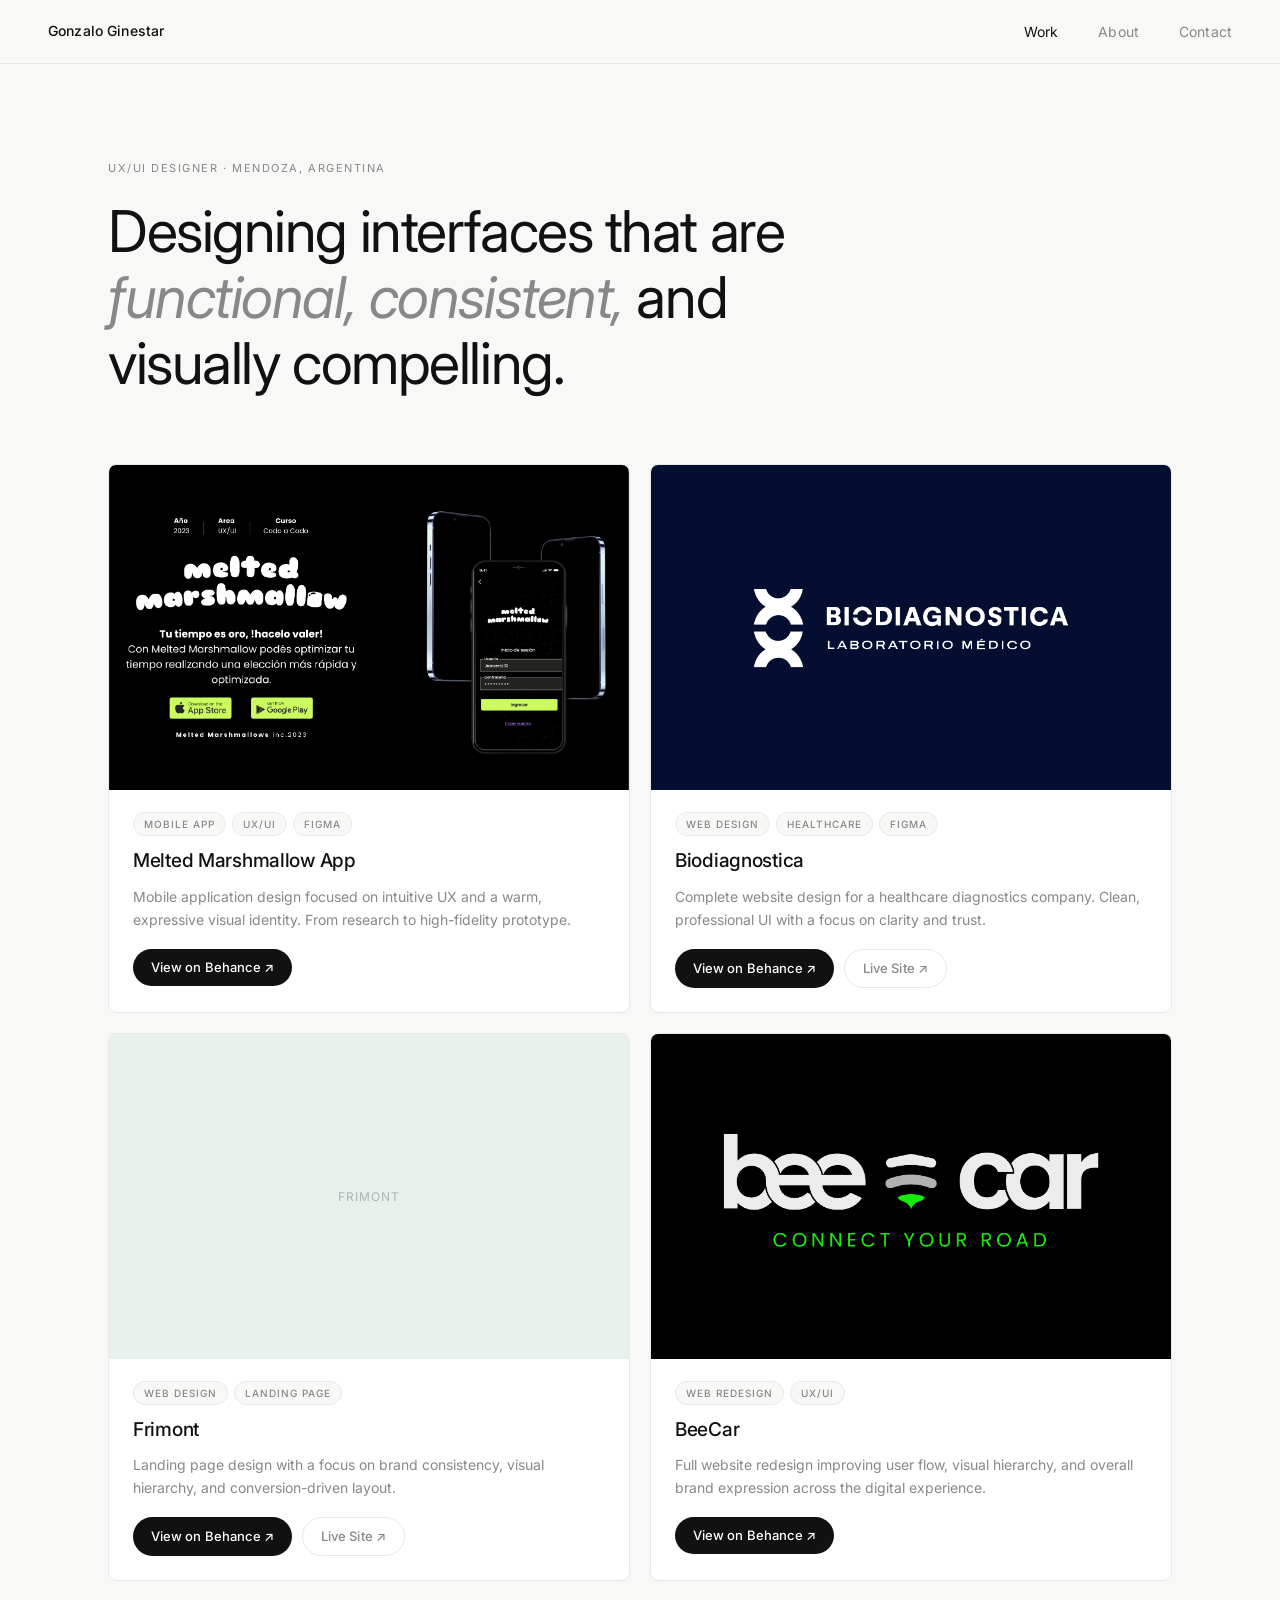
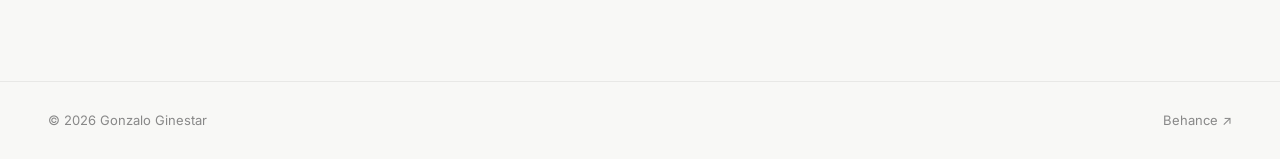
==== index.html @ b031d5c5 "feat: initial portfolio setup UX/UI designer portfolio with Work, About, and Contact pages. Plain HT" ====
<!DOCTYPE html>
<html lang="en">
<head>
  <meta charset="UTF-8">
  <meta name="viewport" content="width=device-width, initial-scale=1.0">
  <title>Gonzalo Ginestar — UX/UI Designer</title>
  <meta name="description" content="UX/UI Designer specializing in digital product design, design systems, and user-centered interfaces.">
  <link rel="preconnect" href="https://fonts.googleapis.com">
  <link rel="preconnect" href="https://fonts.gstatic.com" crossorigin>
  <link href="https://fonts.googleapis.com/css2?family=Inter:wght@300;400;500&display=swap" rel="stylesheet">
  <link rel="stylesheet" href="css/style.css">
</head>
<body>

  <nav class="nav">
    <a href="index.html" class="nav-logo">Gonzalo Ginestar</a>
    <button class="nav-toggle" aria-label="Toggle navigation">
      <span></span>
      <span></span>
      <span></span>
    </button>
    <ul class="nav-links">
      <li><a href="index.html" class="active">Work</a></li>
      <li><a href="about.html">About</a></li>
      <li><a href="contact.html">Contact</a></li>
    </ul>
  </nav>

  <main>

    <section class="hero">
      <p class="label">UX/UI Designer · Mendoza, Argentina</p>
      <h1 class="hero-title">
        Designing interfaces that are <em>functional,
        consistent,</em> and visually compelling.
      </h1>
    </section>

    <section class="projects">

      <article class="project-card">
        <div class="project-cover">
          <img src="images/Melted%20Marshmallow%20-%20APP/melted-portada.png" alt="Melted Marshmallow App">
        </div>
        <div class="project-info">
          <div class="project-tags">
            <span class="tag">Mobile App</span>
            <span class="tag">UX/UI</span>
            <span class="tag">Figma</span>
          </div>
          <h2 class="project-name">Melted Marshmallow App</h2>
          <p class="project-desc">
            Mobile application design focused on intuitive UX and a warm, expressive visual identity.
            From research to high-fidelity prototype.
          </p>
          <div class="project-links">
            <a href="https://www.behance.net/gallery/180407683/Melted-Marshmallow-APP"
               target="_blank" rel="noopener" class="btn btn-primary">
              View on Behance ↗
            </a>
          </div>
        </div>
      </article>

      <article class="project-card">
        <div class="project-cover">
          <img src="images/Biodiagnostica%20-%20WEB/biodiagnostica-portada.png" alt="Biodiagnostica Website">
        </div>
        <div class="project-info">
          <div class="project-tags">
            <span class="tag">Web Design</span>
            <span class="tag">Healthcare</span>
            <span class="tag">Figma</span>
          </div>
          <h2 class="project-name">Biodiagnostica</h2>
          <p class="project-desc">
            Complete website design for a healthcare diagnostics company.
            Clean, professional UI with a focus on clarity and trust.
          </p>
          <div class="project-links">
            <a href="https://www.behance.net/gallery/183936853/Diseno-Pagina-Web-Biodiagnostica"
               target="_blank" rel="noopener" class="btn btn-primary">
              View on Behance ↗
            </a>
            <a href="https://biodiagnostica.com.ar"
               target="_blank" rel="noopener" class="btn btn-secondary">
              Live Site ↗
            </a>
          </div>
        </div>
      </article>

      <!-- Frimont: cuando tengas la imagen, reemplazá el placeholder con:
           <img src="images/Frimont/frimont-portada.png" alt="Frimont"> -->
      <article class="project-card">
        <div class="project-cover" style="--cover-bg: #E8F0EC">
          <span class="cover-placeholder">Frimont</span>
        </div>
        <div class="project-info">
          <div class="project-tags">
            <span class="tag">Web Design</span>
            <span class="tag">Landing Page</span>
          </div>
          <h2 class="project-name">Frimont</h2>
          <p class="project-desc">
            Landing page design with a focus on brand consistency,
            visual hierarchy, and conversion-driven layout.
          </p>
          <div class="project-links">
            <a href="https://www.behance.net/gallery/168433325/Diseno-pagina-Web-Frimont"
               target="_blank" rel="noopener" class="btn btn-primary">
              View on Behance ↗
            </a>
            <a href="https://frimont.com"
               target="_blank" rel="noopener" class="btn btn-secondary">
              Live Site ↗
            </a>
          </div>
        </div>
      </article>

      <article class="project-card">
        <div class="project-cover">
          <img src="images/BeeCar%20-%20WEB/beecar-portada.png" alt="BeeCar Website Redesign">
        </div>
        <div class="project-info">
          <div class="project-tags">
            <span class="tag">Web Redesign</span>
            <span class="tag">UX/UI</span>
          </div>
          <h2 class="project-name">BeeCar</h2>
          <p class="project-desc">
            Full website redesign improving user flow, visual hierarchy,
            and overall brand expression across the digital experience.
          </p>
          <div class="project-links">
            <a href="https://www.behance.net/gallery/168432683/Rediseno-Web-Beecar"
               target="_blank" rel="noopener" class="btn btn-primary">
              View on Behance ↗
            </a>
          </div>
        </div>
      </article>

    </section>
  </main>

  <footer>
    <p>© 2026 Gonzalo Ginestar</p>
    <a href="https://www.behance.net/gonzalo_ginestar" target="_blank" rel="noopener">Behance ↗</a>
  </footer>

  <script src="js/main.js"></script>
</body>
</html>
---- css/style.css ----
/* ============================================================
   Gonzalo Ginestar — Portfolio
   ============================================================ */

*, *::before, *::after {
  box-sizing: border-box;
  margin: 0;
  padding: 0;
}

:root {
  --bg:         #F8F8F6;
  --surface:    #FFFFFF;
  --text-1:     #111111;
  --text-2:     #888888;
  --border:     #E8E8E6;
  --radius:     8px;
  --ease:       0.2s ease;
  --max-w:      1160px;
  --nav-h:      64px;
}

html {
  scroll-behavior: smooth;
}

body {
  font-family: 'Inter', -apple-system, BlinkMacSystemFont, 'Segoe UI', sans-serif;
  background: var(--bg);
  color: var(--text-1);
  font-size: 16px;
  line-height: 1.6;
  -webkit-font-smoothing: antialiased;
}

a {
  color: inherit;
  text-decoration: none;
}

img {
  max-width: 100%;
  display: block;
}


/* ============================================================
   NAV
   ============================================================ */

.nav {
  position: fixed;
  top: 0;
  left: 0;
  right: 0;
  height: var(--nav-h);
  background: rgba(248, 248, 246, 0.90);
  backdrop-filter: blur(16px);
  -webkit-backdrop-filter: blur(16px);
  border-bottom: 1px solid var(--border);
  z-index: 100;
  display: flex;
  align-items: center;
  justify-content: space-between;
  padding: 0 48px;
}

.nav-logo {
  font-size: 14px;
  font-weight: 500;
  letter-spacing: 0.01em;
}

.nav-links {
  display: flex;
  gap: 40px;
  list-style: none;
}

.nav-links a {
  font-size: 14px;
  color: var(--text-2);
  transition: color var(--ease);
  letter-spacing: 0.01em;
}

.nav-links a:hover,
.nav-links a.active {
  color: var(--text-1);
}

/* Mobile toggle */
.nav-toggle {
  display: none;
  background: none;
  border: none;
  cursor: pointer;
  flex-direction: column;
  gap: 5px;
  padding: 6px 2px;
}

.nav-toggle span {
  display: block;
  width: 22px;
  height: 1.5px;
  background: var(--text-1);
  transition: all var(--ease);
}

main {
  padding-top: var(--nav-h);
}


/* ============================================================
   HERO (index)
   ============================================================ */

.hero {
  padding: 96px 48px 52px;
  max-width: var(--max-w);
  margin: 0 auto;
}

.label {
  font-size: 11px;
  text-transform: uppercase;
  letter-spacing: 0.14em;
  color: var(--text-2);
  margin-bottom: 20px;
}

.hero-title {
  font-size: clamp(32px, 4.5vw, 60px);
  font-weight: 400;
  line-height: 1.15;
  letter-spacing: -0.025em;
  max-width: 720px;
}

.hero-title em {
  font-style: italic;
  color: var(--text-2);
}


/* ============================================================
   PROJECT GRID
   ============================================================ */

.projects {
  padding: 16px 48px 100px;
  max-width: var(--max-w);
  margin: 0 auto;
  display: grid;
  grid-template-columns: repeat(2, 1fr);
  gap: 20px;
}

.project-card {
  background: var(--surface);
  border: 1px solid var(--border);
  border-radius: var(--radius);
  overflow: hidden;
  transition: transform var(--ease), box-shadow var(--ease), border-color var(--ease);
}

.project-card:hover {
  transform: translateY(-3px);
  box-shadow: 0 12px 40px rgba(0, 0, 0, 0.07);
  border-color: #D8D8D6;
}

/* Cover image area */
.project-cover {
  aspect-ratio: 16 / 10;
  background-color: var(--cover-bg, #F0EBE3);
  overflow: hidden;
  position: relative;
  display: flex;
  align-items: center;
  justify-content: center;
}

.project-cover img {
  position: absolute;
  inset: 0;
  width: 100%;
  height: 100%;
  object-fit: cover;
  transition: transform 0.4s ease;
}

.project-card:hover .project-cover img {
  transform: scale(1.03);
}

/* Placeholder shown when no image is present */
.cover-placeholder {
  font-size: 12px;
  letter-spacing: 0.08em;
  color: rgba(0, 0, 0, 0.25);
  text-transform: uppercase;
  user-select: none;
}

/* Project info */
.project-info {
  padding: 22px 24px 24px;
}

.project-tags {
  display: flex;
  gap: 6px;
  margin-bottom: 10px;
  flex-wrap: wrap;
}

.tag {
  font-size: 10px;
  font-weight: 500;
  text-transform: uppercase;
  letter-spacing: 0.1em;
  color: var(--text-2);
  background: var(--bg);
  padding: 3px 10px;
  border-radius: 100px;
  border: 1px solid var(--border);
}

.project-name {
  font-size: 19px;
  font-weight: 500;
  margin-bottom: 8px;
  letter-spacing: -0.015em;
}

.project-desc {
  font-size: 14px;
  color: var(--text-2);
  line-height: 1.65;
  margin-bottom: 18px;
}

.project-links {
  display: flex;
  gap: 10px;
  flex-wrap: wrap;
}

/* Buttons */
.btn {
  display: inline-flex;
  align-items: center;
  gap: 5px;
  font-size: 13px;
  font-weight: 500;
  padding: 8px 18px;
  border-radius: 100px;
  transition: all var(--ease);
  white-space: nowrap;
  letter-spacing: 0.005em;
}

.btn-primary {
  background: var(--text-1);
  color: #fff;
}

.btn-primary:hover {
  background: #2a2a2a;
}

.btn-secondary {
  border: 1px solid var(--border);
  color: var(--text-2);
}

.btn-secondary:hover {
  border-color: var(--text-1);
  color: var(--text-1);
}


/* ============================================================
   ABOUT PAGE
   ============================================================ */

.about-hero {
  padding: 96px 48px 64px;
  max-width: 820px;
  margin: 0 auto;
}

.about-intro {
  font-size: clamp(18px, 2.2vw, 24px);
  font-weight: 400;
  line-height: 1.6;
  letter-spacing: -0.01em;
  color: var(--text-1);
}

.about-intro p + p {
  margin-top: 1.2em;
}

/* Skills */
.skills-section {
  padding: 0 48px 100px;
  max-width: 960px;
  margin: 0 auto;
}

.section-divider {
  border: none;
  border-top: 1px solid var(--border);
  margin-bottom: 48px;
}

.skills-grid {
  display: grid;
  grid-template-columns: repeat(2, 1fr);
  gap: 0;
}

.skill-group {
  padding: 32px 0;
  border-top: 1px solid var(--border);
}

.skill-group:nth-child(odd) {
  padding-right: 56px;
}

.skill-group:nth-child(even) {
  padding-left: 56px;
  border-left: 1px solid var(--border);
}

/* Last item spans full width if count is odd */
.skill-group:last-child:nth-child(odd) {
  grid-column: 1 / -1;
  padding-right: 0;
  border-right: none;
}

.skill-label {
  font-size: 11px;
  font-weight: 500;
  text-transform: uppercase;
  letter-spacing: 0.14em;
  color: var(--text-2);
  margin-bottom: 12px;
}

.skill-items {
  font-size: 15px;
  color: var(--text-1);
  line-height: 1.85;
}


/* ============================================================
   CONTACT PAGE
   ============================================================ */

.contact-section {
  padding: 80px 48px 100px;
  max-width: var(--max-w);
  margin: 0 auto;
  min-height: calc(100vh - var(--nav-h) - 120px);
  display: flex;
  flex-direction: column;
  justify-content: center;
}

.contact-heading {
  font-size: clamp(36px, 5vw, 68px);
  font-weight: 400;
  letter-spacing: -0.025em;
  line-height: 1.1;
  max-width: 540px;
  margin-bottom: 56px;
}

.contact-cards {
  display: flex;
  flex-direction: column;
  gap: 12px;
  max-width: 380px;
}

.contact-card {
  display: flex;
  align-items: center;
  justify-content: space-between;
  padding: 20px 24px;
  border: 1px solid var(--border);
  border-radius: var(--radius);
  background: var(--surface);
  transition: border-color var(--ease), transform var(--ease), box-shadow var(--ease);
}

.contact-card:hover {
  border-color: var(--text-1);
  transform: translateX(4px);
  box-shadow: 0 4px 20px rgba(0, 0, 0, 0.05);
}

.contact-card-info {
  display: flex;
  flex-direction: column;
  gap: 3px;
}

.contact-type {
  font-size: 10px;
  font-weight: 500;
  text-transform: uppercase;
  letter-spacing: 0.12em;
  color: var(--text-2);
}

.contact-value {
  font-size: 15px;
  font-weight: 500;
}

.contact-arrow {
  font-size: 18px;
  color: var(--text-2);
  transition: transform var(--ease), color var(--ease);
}

.contact-card:hover .contact-arrow {
  transform: translateX(3px);
  color: var(--text-1);
}


/* ============================================================
   FOOTER
   ============================================================ */

footer {
  border-top: 1px solid var(--border);
  padding: 28px 48px;
  display: flex;
  justify-content: space-between;
  align-items: center;
}

footer p,
footer a {
  font-size: 13px;
  color: var(--text-2);
  transition: color var(--ease);
}

footer a:hover {
  color: var(--text-1);
}


/* ============================================================
   RESPONSIVE
   ============================================================ */

@media (max-width: 768px) {
  .nav {
    padding: 0 20px;
  }

  .nav-toggle {
    display: flex;
  }

  .nav-links {
    display: none;
    position: absolute;
    top: var(--nav-h);
    left: 0;
    right: 0;
    background: var(--bg);
    border-bottom: 1px solid var(--border);
    flex-direction: column;
    padding: 20px 20px 24px;
    gap: 20px;
  }

  .nav-links.open {
    display: flex;
  }

  .hero,
  .about-hero {
    padding: 56px 20px 40px;
  }

  .projects {
    padding: 12px 20px 60px;
    grid-template-columns: 1fr;
    gap: 16px;
  }

  .skills-section {
    padding: 0 20px 60px;
  }

  .skills-grid {
    grid-template-columns: 1fr;
  }

  .skill-group:nth-child(odd),
  .skill-group:nth-child(even) {
    padding-left: 0;
    padding-right: 0;
    border-left: none;
  }

  .skill-group:last-child:nth-child(odd) {
    grid-column: auto;
  }

  .contact-section {
    padding: 56px 20px 60px;
    justify-content: flex-start;
  }

  .contact-cards {
    max-width: 100%;
  }

  footer {
    padding: 24px 20px;
    flex-direction: column;
    gap: 8px;
    text-align: center;
  }
}
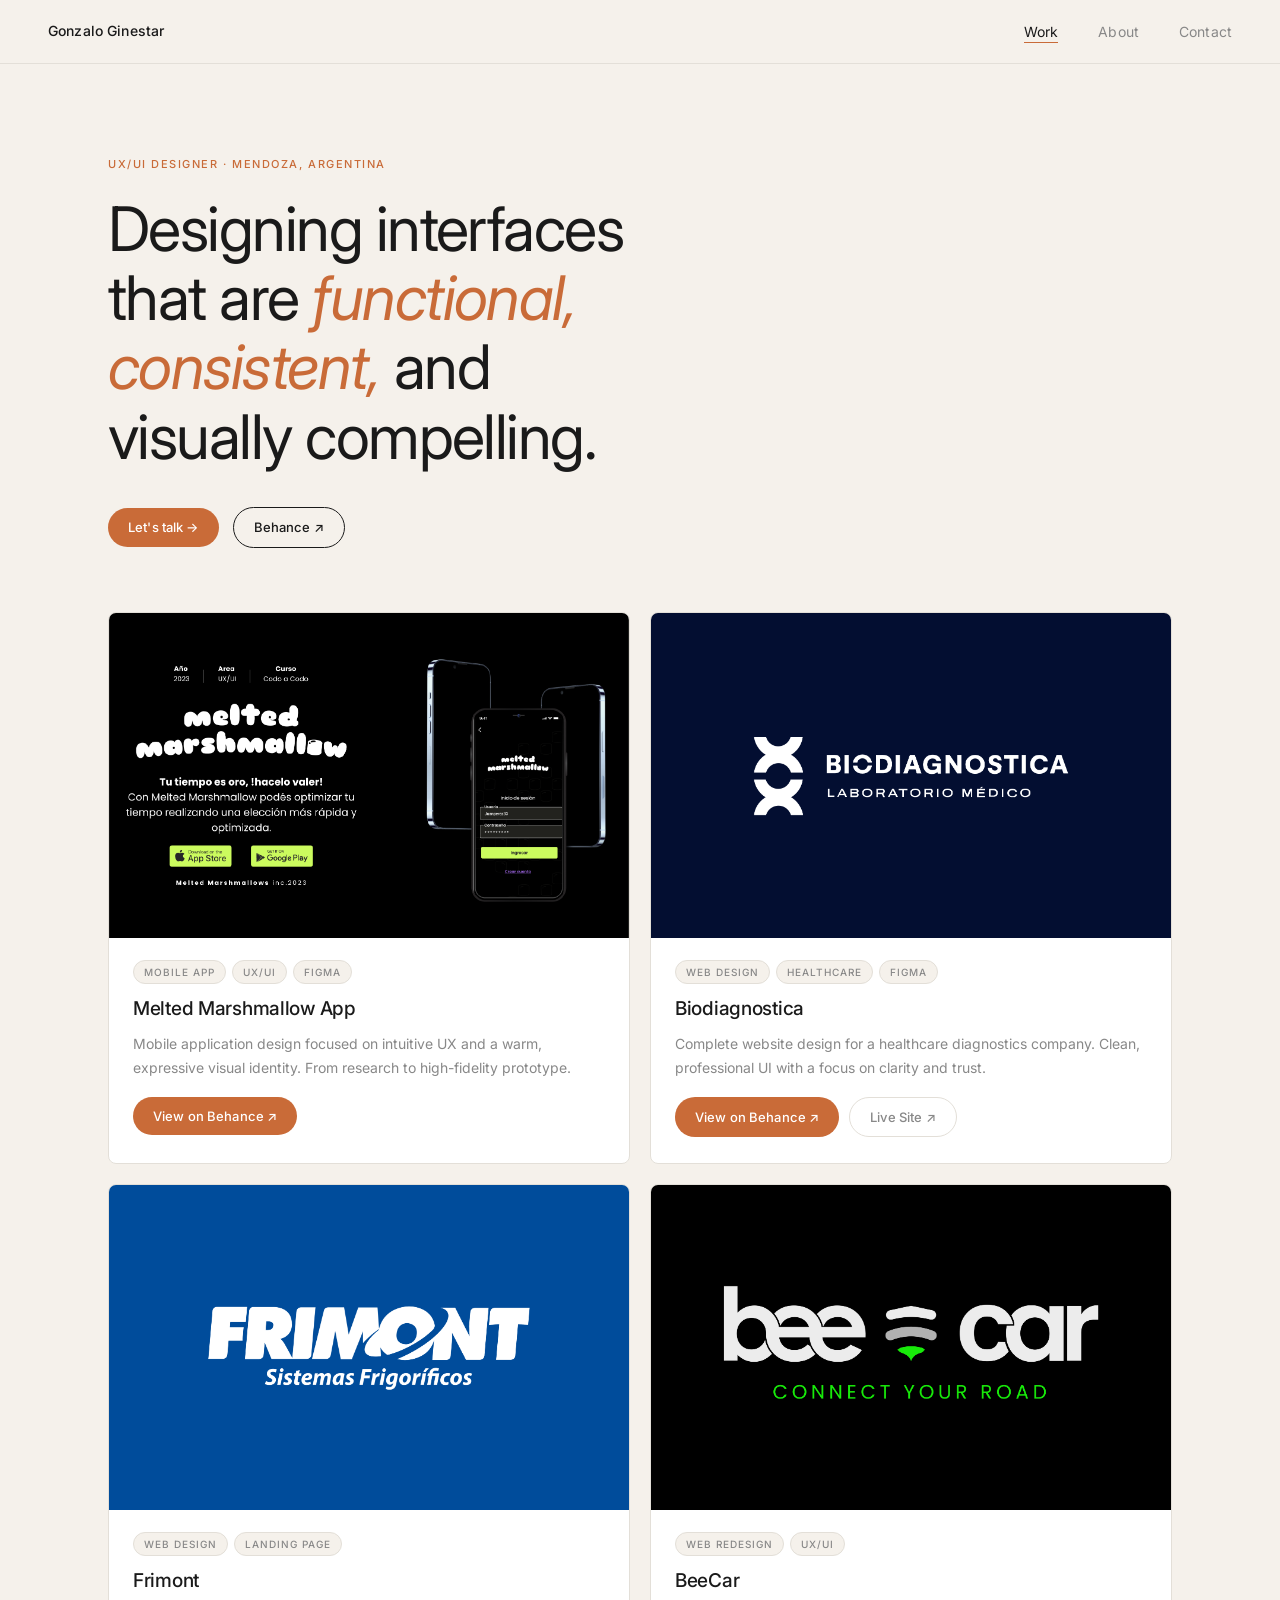
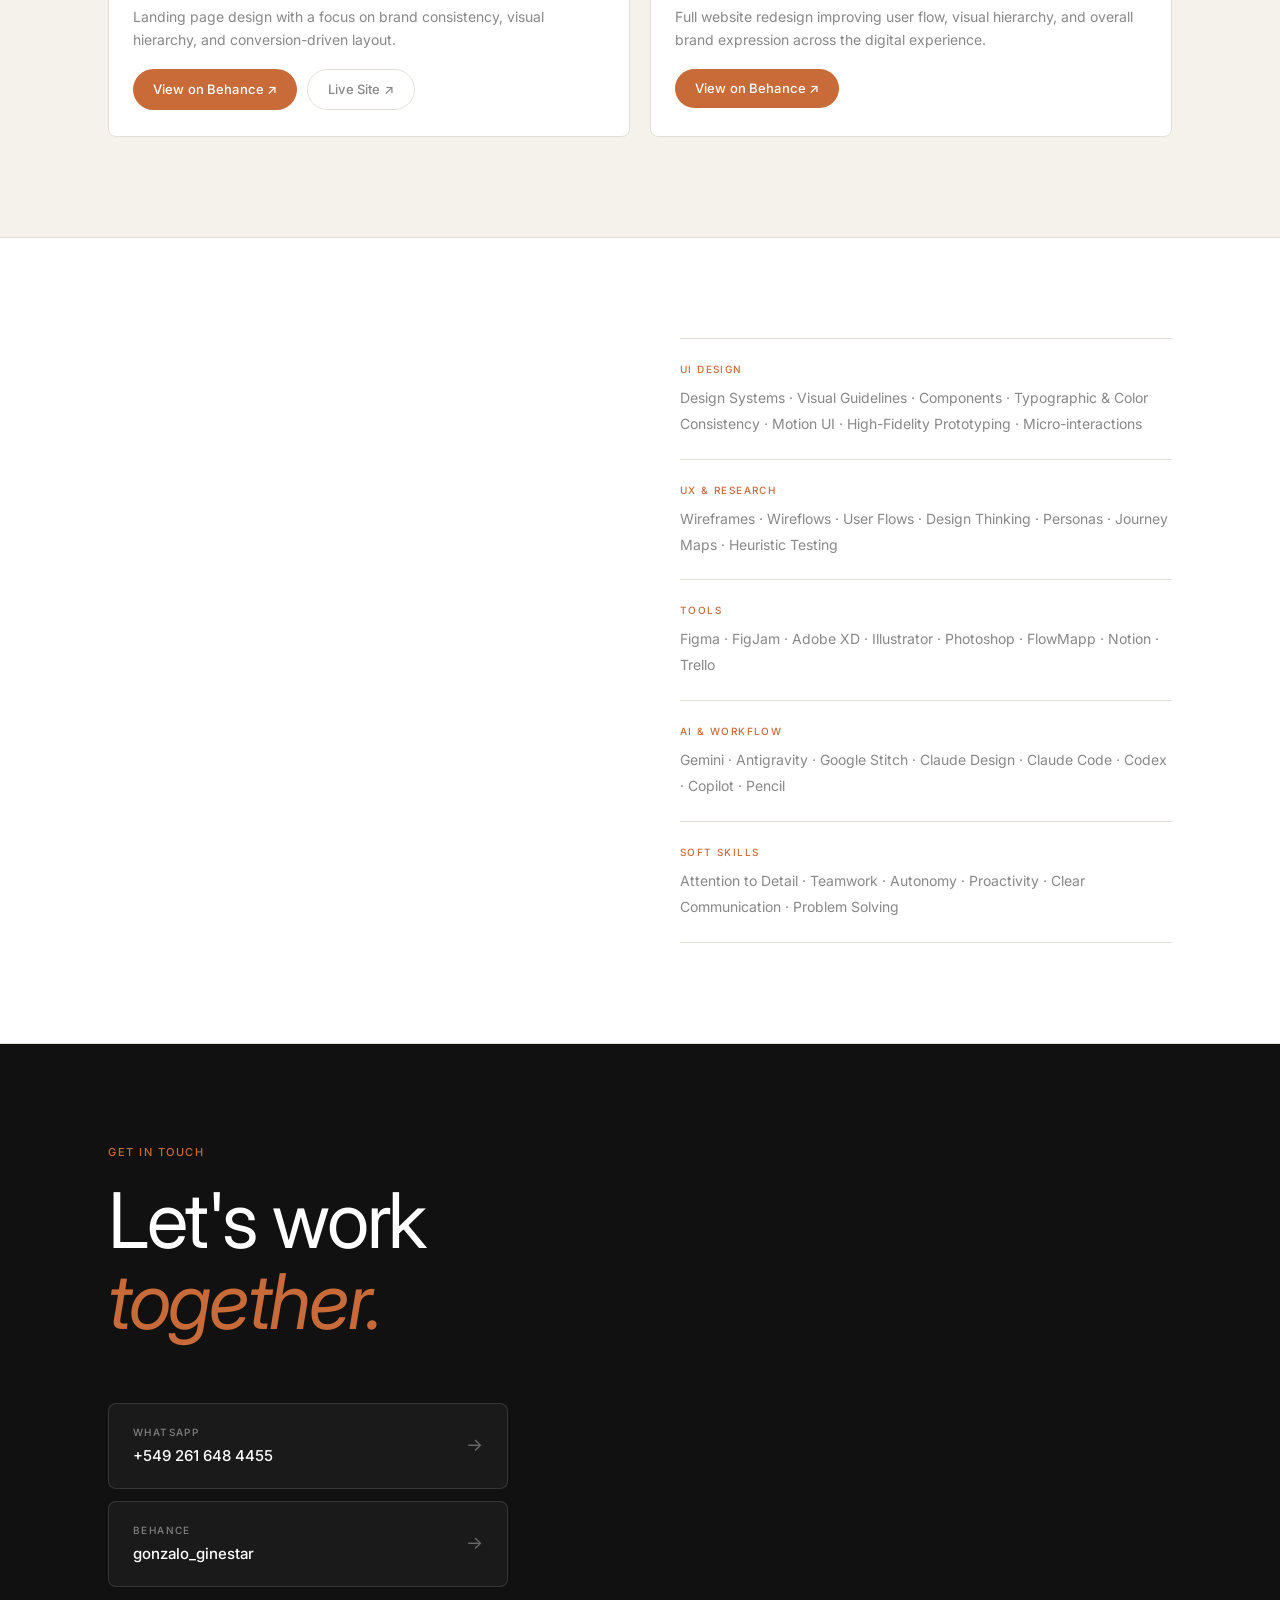
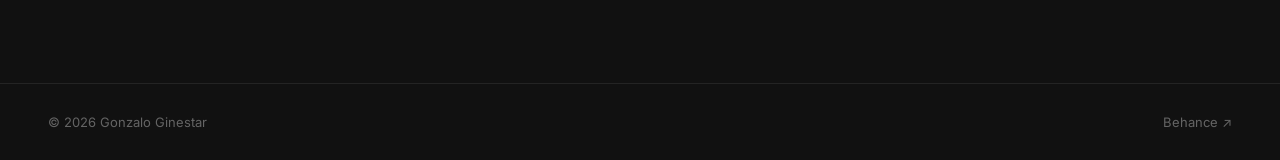
==== commit 87944928: "feat: single-page redesign with color and animations - Merged Work, About and Contact into one scrol" ====
--- a/index.html
+++ b/index.html
@@ -7,40 +7,52 @@
   <meta name="description" content="UX/UI Designer specializing in digital product design, design systems, and user-centered interfaces.">
   <link rel="preconnect" href="https://fonts.googleapis.com">
   <link rel="preconnect" href="https://fonts.gstatic.com" crossorigin>
-  <link href="https://fonts.googleapis.com/css2?family=Inter:wght@300;400;500&display=swap" rel="stylesheet">
+  <link href="https://fonts.googleapis.com/css2?family=Inter:ital,wght@0,300;0,400;0,500;1,300;1,400&display=swap" rel="stylesheet">
   <link rel="stylesheet" href="css/style.css">
 </head>
 <body>
 
+  <!-- ── NAV ──────────────────────────────────────────────── -->
   <nav class="nav">
-    <a href="index.html" class="nav-logo">Gonzalo Ginestar</a>
+    <a href="#work" class="nav-logo">Gonzalo Ginestar</a>
     <button class="nav-toggle" aria-label="Toggle navigation">
       <span></span>
       <span></span>
       <span></span>
     </button>
     <ul class="nav-links">
-      <li><a href="index.html" class="active">Work</a></li>
-      <li><a href="about.html">About</a></li>
-      <li><a href="contact.html">Contact</a></li>
+      <li><a href="#work" class="active">Work</a></li>
+      <li><a href="#about">About</a></li>
+      <li><a href="#contact">Contact</a></li>
     </ul>
   </nav>
 
-  <main>
-
-    <section class="hero">
-      <p class="label">UX/UI Designer · Mendoza, Argentina</p>
+
+  <!-- ── WORK ─────────────────────────────────────────────── -->
+  <section id="work">
+
+    <div class="hero">
+      <span class="label hero-label">UX/UI Designer · Mendoza, Argentina</span>
       <h1 class="hero-title">
-        Designing interfaces that are <em>functional,
-        consistent,</em> and visually compelling.
+        Designing interfaces<br>
+        that are <em>functional,<br>
+        consistent,</em> and<br>
+        visually compelling.
       </h1>
-    </section>
-
-    <section class="projects">
-
-      <article class="project-card">
-        <div class="project-cover">
-          <img src="images/Melted%20Marshmallow%20-%20APP/melted-portada.png" alt="Melted Marshmallow App">
+      <div class="hero-cta">
+        <a href="#contact" class="btn btn-primary">Let's talk →</a>
+        <a href="https://www.behance.net/gonzalo_ginestar" target="_blank" rel="noopener"
+           class="btn btn-outline" style="margin-left:10px">Behance ↗</a>
+      </div>
+    </div>
+
+    <div class="projects">
+
+      <!-- Melted Marshmallow -->
+      <article class="project-card reveal">
+        <div class="project-cover">
+          <img src="images/Melted%20Marshmallow%20-%20APP/melted-portada.png"
+               alt="Melted Marshmallow App">
         </div>
         <div class="project-info">
           <div class="project-tags">
@@ -50,21 +62,21 @@
           </div>
           <h2 class="project-name">Melted Marshmallow App</h2>
           <p class="project-desc">
-            Mobile application design focused on intuitive UX and a warm, expressive visual identity.
-            From research to high-fidelity prototype.
+            Mobile application design focused on intuitive UX and a warm,
+            expressive visual identity. From research to high-fidelity prototype.
           </p>
           <div class="project-links">
             <a href="https://www.behance.net/gallery/180407683/Melted-Marshmallow-APP"
-               target="_blank" rel="noopener" class="btn btn-primary">
-              View on Behance ↗
-            </a>
-          </div>
-        </div>
-      </article>
-
-      <article class="project-card">
-        <div class="project-cover">
-          <img src="images/Biodiagnostica%20-%20WEB/biodiagnostica-portada.png" alt="Biodiagnostica Website">
+               target="_blank" rel="noopener" class="btn btn-primary">View on Behance ↗</a>
+          </div>
+        </div>
+      </article>
+
+      <!-- Biodiagnostica -->
+      <article class="project-card reveal reveal-delay-1">
+        <div class="project-cover">
+          <img src="images/Biodiagnostica%20-%20WEB/biodiagnostica-portada.png"
+               alt="Biodiagnostica Website">
         </div>
         <div class="project-info">
           <div class="project-tags">
@@ -79,22 +91,18 @@
           </p>
           <div class="project-links">
             <a href="https://www.behance.net/gallery/183936853/Diseno-Pagina-Web-Biodiagnostica"
-               target="_blank" rel="noopener" class="btn btn-primary">
-              View on Behance ↗
-            </a>
+               target="_blank" rel="noopener" class="btn btn-primary">View on Behance ↗</a>
             <a href="https://biodiagnostica.com.ar"
-               target="_blank" rel="noopener" class="btn btn-secondary">
-              Live Site ↗
-            </a>
-          </div>
-        </div>
-      </article>
-
-      <!-- Frimont: cuando tengas la imagen, reemplazá el placeholder con:
-           <img src="images/Frimont/frimont-portada.png" alt="Frimont"> -->
-      <article class="project-card">
-        <div class="project-cover" style="--cover-bg: #E8F0EC">
-          <span class="cover-placeholder">Frimont</span>
+               target="_blank" rel="noopener" class="btn btn-secondary">Live Site ↗</a>
+          </div>
+        </div>
+      </article>
+
+      <!-- Frimont -->
+      <article class="project-card reveal reveal-delay-2">
+        <div class="project-cover">
+          <img src="images/Frimont%20-%20WEB/Frimont-portada.png"
+               alt="Frimont Website">
         </div>
         <div class="project-info">
           <div class="project-tags">
@@ -108,20 +116,18 @@
           </p>
           <div class="project-links">
             <a href="https://www.behance.net/gallery/168433325/Diseno-pagina-Web-Frimont"
-               target="_blank" rel="noopener" class="btn btn-primary">
-              View on Behance ↗
-            </a>
+               target="_blank" rel="noopener" class="btn btn-primary">View on Behance ↗</a>
             <a href="https://frimont.com"
-               target="_blank" rel="noopener" class="btn btn-secondary">
-              Live Site ↗
-            </a>
-          </div>
-        </div>
-      </article>
-
-      <article class="project-card">
-        <div class="project-cover">
-          <img src="images/BeeCar%20-%20WEB/beecar-portada.png" alt="BeeCar Website Redesign">
+               target="_blank" rel="noopener" class="btn btn-secondary">Live Site ↗</a>
+          </div>
+        </div>
+      </article>
+
+      <!-- BeeCar -->
+      <article class="project-card reveal reveal-delay-3">
+        <div class="project-cover">
+          <img src="images/BeeCar%20-%20WEB/beecar-portada.png"
+               alt="BeeCar Website Redesign">
         </div>
         <div class="project-info">
           <div class="project-tags">
@@ -135,16 +141,121 @@
           </p>
           <div class="project-links">
             <a href="https://www.behance.net/gallery/168432683/Rediseno-Web-Beecar"
-               target="_blank" rel="noopener" class="btn btn-primary">
-              View on Behance ↗
-            </a>
-          </div>
-        </div>
-      </article>
-
-    </section>
-  </main>
-
+               target="_blank" rel="noopener" class="btn btn-primary">View on Behance ↗</a>
+          </div>
+        </div>
+      </article>
+
+    </div>
+  </section>
+
+
+  <!-- ── ABOUT ─────────────────────────────────────────────── -->
+  <section id="about">
+    <div class="about-inner">
+
+      <div class="about-text-col reveal">
+        <span class="label">About me</span>
+        <div class="about-intro">
+          <p>
+            I'm a designer focused on building functional, consistent,
+            and visually compelling interfaces. I'm driven by designing
+            systems that scale — maintaining visual coherence and a fluid
+            experience for users.
+          </p>
+          <p>
+            I have experience in digital product design, design systems,
+            and close collaboration with UX, Product, and Development teams.
+            My goal is to keep growing in dynamic environments, applying
+            user-centered design and solid UI practices to create impact at scale.
+          </p>
+        </div>
+      </div>
+
+      <div class="skills-col reveal reveal-delay-1">
+
+        <div class="skill-group">
+          <p class="skill-label">UI Design</p>
+          <p class="skill-items">
+            Design Systems · Visual Guidelines · Components ·
+            Typographic &amp; Color Consistency · Motion UI ·
+            High-Fidelity Prototyping · Micro-interactions
+          </p>
+        </div>
+
+        <div class="skill-group">
+          <p class="skill-label">UX &amp; Research</p>
+          <p class="skill-items">
+            Wireframes · Wireflows · User Flows · Design Thinking ·
+            Personas · Journey Maps · Heuristic Testing
+          </p>
+        </div>
+
+        <div class="skill-group">
+          <p class="skill-label">Tools</p>
+          <p class="skill-items">
+            Figma · FigJam · Adobe XD · Illustrator ·
+            Photoshop · FlowMapp · Notion · Trello
+          </p>
+        </div>
+
+        <div class="skill-group">
+          <p class="skill-label">AI &amp; Workflow</p>
+          <p class="skill-items">
+            Gemini · Antigravity · Google Stitch · Claude Design ·
+            Claude Code · Codex · Copilot · Pencil
+          </p>
+        </div>
+
+        <div class="skill-group">
+          <p class="skill-label">Soft Skills</p>
+          <p class="skill-items">
+            Attention to Detail · Teamwork · Autonomy ·
+            Proactivity · Clear Communication · Problem Solving
+          </p>
+        </div>
+
+      </div>
+    </div>
+  </section>
+
+
+  <!-- ── CONTACT ───────────────────────────────────────────── -->
+  <section id="contact">
+    <div class="contact-inner">
+      <span class="label reveal">Get in touch</span>
+      <h2 class="contact-heading reveal reveal-delay-1">
+        Let's work<br><em>together.</em>
+      </h2>
+
+      <div class="contact-cards reveal reveal-delay-2">
+
+        <a href="https://wa.me/+5492616484455"
+           target="_blank" rel="noopener"
+           class="contact-card">
+          <div class="contact-card-info">
+            <span class="contact-type">WhatsApp</span>
+            <span class="contact-value">+549 261 648 4455</span>
+          </div>
+          <span class="contact-arrow">→</span>
+        </a>
+
+        <a href="https://www.behance.net/gonzalo_ginestar"
+           target="_blank" rel="noopener"
+           class="contact-card">
+          <div class="contact-card-info">
+            <span class="contact-type">Behance</span>
+            <span class="contact-value">gonzalo_ginestar</span>
+          </div>
+          <span class="contact-arrow">→</span>
+        </a>
+
+      </div>
+    </div>
+  </section>
+
+
+  <!-- ── FOOTER ────────────────────────────────────────────── -->
   <footer>
     <p>© 2026 Gonzalo Ginestar</p>
     <a href="https://www.behance.net/gonzalo_ginestar" target="_blank" rel="noopener">Behance ↗</a>
--- a/css/style.css
+++ b/css/style.css
@@ -1,5 +1,5 @@
 /* ============================================================
-   Gonzalo Ginestar — Portfolio
+   Gonzalo Ginestar — Portfolio (single-page)
    ============================================================ */
 
 *, *::before, *::after {
@@ -9,15 +9,18 @@
 }
 
 :root {
-  --bg:         #F8F8F6;
-  --surface:    #FFFFFF;
-  --text-1:     #111111;
-  --text-2:     #888888;
-  --border:     #E8E8E6;
-  --radius:     8px;
-  --ease:       0.2s ease;
-  --max-w:      1160px;
-  --nav-h:      64px;
+  --bg:           #F5F1EB;
+  --surface:      #FFFFFF;
+  --dark:         #111111;
+  --text-1:       #1A1A1A;
+  --text-2:       #888888;
+  --border:       #E3DFD8;
+  --accent:       #C96B38;      /* terracota */
+  --accent-light: #F8EDE3;      /* tint del acento */
+  --radius:       8px;
+  --ease:         0.25s ease;
+  --max-w:        1160px;
+  --nav-h:        64px;
 }
 
 html {
@@ -33,15 +36,29 @@
   -webkit-font-smoothing: antialiased;
 }
 
-a {
-  color: inherit;
-  text-decoration: none;
-}
-
-img {
-  max-width: 100%;
-  display: block;
-}
+a { color: inherit; text-decoration: none; }
+img { max-width: 100%; display: block; }
+
+
+/* ============================================================
+   SCROLL REVEAL
+   ============================================================ */
+
+.reveal {
+  opacity: 0;
+  transform: translateY(28px);
+  transition: opacity 0.65s ease, transform 0.65s ease;
+}
+
+.reveal.visible {
+  opacity: 1;
+  transform: translateY(0);
+}
+
+.reveal-delay-1 { transition-delay: 0.08s; }
+.reveal-delay-2 { transition-delay: 0.16s; }
+.reveal-delay-3 { transition-delay: 0.24s; }
+.reveal-delay-4 { transition-delay: 0.32s; }
 
 
 /* ============================================================
@@ -54,9 +71,9 @@
   left: 0;
   right: 0;
   height: var(--nav-h);
-  background: rgba(248, 248, 246, 0.90);
-  backdrop-filter: blur(16px);
-  -webkit-backdrop-filter: blur(16px);
+  background: rgba(245, 241, 235, 0.88);
+  backdrop-filter: blur(18px);
+  -webkit-backdrop-filter: blur(18px);
   border-bottom: 1px solid var(--border);
   z-index: 100;
   display: flex;
@@ -82,6 +99,20 @@
   color: var(--text-2);
   transition: color var(--ease);
   letter-spacing: 0.01em;
+  position: relative;
+}
+
+.nav-links a::after {
+  content: '';
+  position: absolute;
+  bottom: -3px;
+  left: 0;
+  width: 100%;
+  height: 1px;
+  background: var(--accent);
+  transform: scaleX(0);
+  transform-origin: left;
+  transition: transform 0.3s ease;
 }
 
 .nav-links a:hover,
@@ -89,7 +120,11 @@
   color: var(--text-1);
 }
 
-/* Mobile toggle */
+.nav-links a:hover::after,
+.nav-links a.active::after {
+  transform: scaleX(1);
+}
+
 .nav-toggle {
   display: none;
   background: none;
@@ -108,49 +143,82 @@
   transition: all var(--ease);
 }
 
-main {
-  padding-top: var(--nav-h);
-}
-
-
-/* ============================================================
-   HERO (index)
-   ============================================================ */
-
-.hero {
-  padding: 96px 48px 52px;
+
+/* ============================================================
+   SECTION BASE
+   ============================================================ */
+
+section {
+  scroll-margin-top: var(--nav-h);
+}
+
+.section-inner {
   max-width: var(--max-w);
   margin: 0 auto;
 }
 
 .label {
   font-size: 11px;
+  font-weight: 500;
   text-transform: uppercase;
   letter-spacing: 0.14em;
-  color: var(--text-2);
+  color: var(--accent);
   margin-bottom: 20px;
+  display: block;
+}
+
+
+/* ============================================================
+   HERO  (#work)
+   ============================================================ */
+
+#work {
+  padding-top: var(--nav-h);
+  background: var(--bg);
+}
+
+.hero {
+  padding: 92px 48px 56px;
+  max-width: var(--max-w);
+  margin: 0 auto;
+}
+
+/* Load animation — hero doesn't wait for scroll */
+.hero-label {
+  animation: fadeUp 0.7s ease both;
 }
 
 .hero-title {
-  font-size: clamp(32px, 4.5vw, 60px);
+  font-size: clamp(34px, 4.8vw, 64px);
   font-weight: 400;
-  line-height: 1.15;
+  line-height: 1.13;
   letter-spacing: -0.025em;
-  max-width: 720px;
+  max-width: 780px;
+  animation: fadeUp 0.7s 0.12s ease both;
 }
 
 .hero-title em {
   font-style: italic;
-  color: var(--text-2);
-}
-
-
-/* ============================================================
-   PROJECT GRID
+  color: var(--accent);
+}
+
+.hero-cta {
+  margin-top: 36px;
+  animation: fadeUp 0.7s 0.24s ease both;
+}
+
+@keyframes fadeUp {
+  from { opacity: 0; transform: translateY(24px); }
+  to   { opacity: 1; transform: translateY(0); }
+}
+
+
+/* ============================================================
+   PROJECTS GRID
    ============================================================ */
 
 .projects {
-  padding: 16px 48px 100px;
+  padding: 8px 48px 100px;
   max-width: var(--max-w);
   margin: 0 auto;
   display: grid;
@@ -163,19 +231,36 @@
   border: 1px solid var(--border);
   border-radius: var(--radius);
   overflow: hidden;
-  transition: transform var(--ease), box-shadow var(--ease), border-color var(--ease);
+  position: relative;
+  transition: transform var(--ease), box-shadow var(--ease);
+}
+
+.project-card::before {
+  content: '';
+  position: absolute;
+  top: 0;
+  left: 0;
+  right: 0;
+  height: 3px;
+  background: var(--accent);
+  transform: scaleX(0);
+  transform-origin: left;
+  transition: transform 0.35s ease;
+  z-index: 1;
 }
 
 .project-card:hover {
-  transform: translateY(-3px);
-  box-shadow: 0 12px 40px rgba(0, 0, 0, 0.07);
-  border-color: #D8D8D6;
-}
-
-/* Cover image area */
+  transform: translateY(-4px);
+  box-shadow: 0 16px 48px rgba(0, 0, 0, 0.09);
+}
+
+.project-card:hover::before {
+  transform: scaleX(1);
+}
+
 .project-cover {
   aspect-ratio: 16 / 10;
-  background-color: var(--cover-bg, #F0EBE3);
+  background-color: var(--cover-bg, #EDE8E0);
   overflow: hidden;
   position: relative;
   display: flex;
@@ -189,25 +274,23 @@
   width: 100%;
   height: 100%;
   object-fit: cover;
-  transition: transform 0.4s ease;
+  transition: transform 0.45s ease;
 }
 
 .project-card:hover .project-cover img {
-  transform: scale(1.03);
-}
-
-/* Placeholder shown when no image is present */
+  transform: scale(1.04);
+}
+
 .cover-placeholder {
   font-size: 12px;
   letter-spacing: 0.08em;
-  color: rgba(0, 0, 0, 0.25);
+  color: rgba(0, 0, 0, 0.22);
   text-transform: uppercase;
   user-select: none;
 }
 
-/* Project info */
 .project-info {
-  padding: 22px 24px 24px;
+  padding: 22px 24px 26px;
 }
 
 .project-tags {
@@ -256,20 +339,20 @@
   gap: 5px;
   font-size: 13px;
   font-weight: 500;
-  padding: 8px 18px;
+  padding: 9px 20px;
   border-radius: 100px;
   transition: all var(--ease);
   white-space: nowrap;
-  letter-spacing: 0.005em;
+  letter-spacing: 0.01em;
 }
 
 .btn-primary {
-  background: var(--text-1);
+  background: var(--accent);
   color: #fff;
 }
 
 .btn-primary:hover {
-  background: #2a2a2a;
+  background: #b85b2e;
 }
 
 .btn-secondary {
@@ -278,117 +361,125 @@
 }
 
 .btn-secondary:hover {
-  border-color: var(--text-1);
+  border-color: var(--accent);
+  color: var(--accent);
+}
+
+.btn-outline {
+  border: 1px solid var(--text-1);
   color: var(--text-1);
 }
 
-
-/* ============================================================
-   ABOUT PAGE
-   ============================================================ */
-
-.about-hero {
-  padding: 96px 48px 64px;
-  max-width: 820px;
+.btn-outline:hover {
+  background: var(--text-1);
+  color: #fff;
+}
+
+
+/* ============================================================
+   ABOUT  (#about)
+   ============================================================ */
+
+#about {
+  background: var(--surface);
+  border-top: 1px solid var(--border);
+  border-bottom: 1px solid var(--border);
+}
+
+.about-inner {
+  padding: 96px 48px 100px;
+  max-width: var(--max-w);
   margin: 0 auto;
+  display: grid;
+  grid-template-columns: 1fr 1fr;
+  gap: 80px;
+  align-items: start;
+}
+
+.about-text-col .label {
+  margin-bottom: 28px;
 }
 
 .about-intro {
-  font-size: clamp(18px, 2.2vw, 24px);
+  font-size: clamp(17px, 2vw, 21px);
   font-weight: 400;
-  line-height: 1.6;
+  line-height: 1.65;
   letter-spacing: -0.01em;
   color: var(--text-1);
 }
 
 .about-intro p + p {
-  margin-top: 1.2em;
-}
-
-/* Skills */
-.skills-section {
-  padding: 0 48px 100px;
-  max-width: 960px;
-  margin: 0 auto;
-}
-
-.section-divider {
-  border: none;
+  margin-top: 1.1em;
+}
+
+/* Skills column */
+.skills-col {
+  padding-top: 4px;
+}
+
+.skill-group {
+  padding: 22px 0;
   border-top: 1px solid var(--border);
-  margin-bottom: 48px;
-}
-
-.skills-grid {
-  display: grid;
-  grid-template-columns: repeat(2, 1fr);
-  gap: 0;
-}
-
-.skill-group {
-  padding: 32px 0;
-  border-top: 1px solid var(--border);
-}
-
-.skill-group:nth-child(odd) {
-  padding-right: 56px;
-}
-
-.skill-group:nth-child(even) {
-  padding-left: 56px;
-  border-left: 1px solid var(--border);
-}
-
-/* Last item spans full width if count is odd */
-.skill-group:last-child:nth-child(odd) {
-  grid-column: 1 / -1;
-  padding-right: 0;
-  border-right: none;
+}
+
+.skill-group:last-child {
+  border-bottom: 1px solid var(--border);
 }
 
 .skill-label {
-  font-size: 11px;
+  font-size: 10px;
   font-weight: 500;
   text-transform: uppercase;
   letter-spacing: 0.14em;
+  color: var(--accent);
+  margin-bottom: 8px;
+}
+
+.skill-items {
+  font-size: 14px;
   color: var(--text-2);
-  margin-bottom: 12px;
-}
-
-.skill-items {
-  font-size: 15px;
-  color: var(--text-1);
   line-height: 1.85;
 }
 
 
 /* ============================================================
-   CONTACT PAGE
-   ============================================================ */
-
-.contact-section {
-  padding: 80px 48px 100px;
+   CONTACT  (#contact)
+   ============================================================ */
+
+#contact {
+  background: var(--dark);
+  color: #fff;
+}
+
+.contact-inner {
+  padding: 100px 48px 96px;
   max-width: var(--max-w);
   margin: 0 auto;
-  min-height: calc(100vh - var(--nav-h) - 120px);
-  display: flex;
-  flex-direction: column;
-  justify-content: center;
+}
+
+#contact .label {
+  color: var(--accent);
 }
 
 .contact-heading {
-  font-size: clamp(36px, 5vw, 68px);
+  font-size: clamp(40px, 6vw, 80px);
   font-weight: 400;
-  letter-spacing: -0.025em;
-  line-height: 1.1;
-  max-width: 540px;
-  margin-bottom: 56px;
+  letter-spacing: -0.03em;
+  line-height: 1.05;
+  max-width: 560px;
+  margin-bottom: 60px;
+}
+
+.contact-heading em {
+  font-style: italic;
+  color: var(--accent);
 }
 
 .contact-cards {
   display: flex;
   flex-direction: column;
   gap: 12px;
-  max-width: 380px;
+  max-width: 400px;
 }
 
 .contact-card {
@@ -396,30 +487,31 @@
   align-items: center;
   justify-content: space-between;
   padding: 20px 24px;
-  border: 1px solid var(--border);
+  border: 1px solid rgba(255, 255, 255, 0.12);
   border-radius: var(--radius);
-  background: var(--surface);
-  transition: border-color var(--ease), transform var(--ease), box-shadow var(--ease);
+  background: rgba(255, 255, 255, 0.04);
+  color: #fff;
+  transition: border-color var(--ease), background var(--ease), transform var(--ease);
 }
 
 .contact-card:hover {
-  border-color: var(--text-1);
-  transform: translateX(4px);
-  box-shadow: 0 4px 20px rgba(0, 0, 0, 0.05);
+  border-color: var(--accent);
+  background: rgba(201, 107, 56, 0.08);
+  transform: translateX(5px);
 }
 
 .contact-card-info {
   display: flex;
   flex-direction: column;
-  gap: 3px;
+  gap: 4px;
 }
 
 .contact-type {
   font-size: 10px;
   font-weight: 500;
   text-transform: uppercase;
-  letter-spacing: 0.12em;
-  color: var(--text-2);
+  letter-spacing: 0.14em;
+  color: rgba(255, 255, 255, 0.45);
 }
 
 .contact-value {
@@ -429,13 +521,13 @@
 
 .contact-arrow {
   font-size: 18px;
-  color: var(--text-2);
+  color: rgba(255, 255, 255, 0.35);
   transition: transform var(--ease), color var(--ease);
 }
 
 .contact-card:hover .contact-arrow {
-  transform: translateX(3px);
-  color: var(--text-1);
+  transform: translateX(4px);
+  color: var(--accent);
 }
 
 
@@ -444,22 +536,27 @@
    ============================================================ */
 
 footer {
-  border-top: 1px solid var(--border);
+  background: var(--dark);
+  border-top: 1px solid rgba(255, 255, 255, 0.08);
   padding: 28px 48px;
   display: flex;
   justify-content: space-between;
   align-items: center;
 }
 
-footer p,
+footer p {
+  font-size: 13px;
+  color: rgba(255, 255, 255, 0.35);
+}
+
 footer a {
   font-size: 13px;
-  color: var(--text-2);
+  color: rgba(255, 255, 255, 0.35);
   transition: color var(--ease);
 }
 
 footer a:hover {
-  color: var(--text-1);
+  color: var(--accent);
 }
 
 
@@ -467,14 +564,17 @@
    RESPONSIVE
    ============================================================ */
 
+@media (max-width: 900px) {
+  .about-inner {
+    grid-template-columns: 1fr;
+    gap: 52px;
+  }
+}
+
 @media (max-width: 768px) {
-  .nav {
-    padding: 0 20px;
-  }
-
-  .nav-toggle {
-    display: flex;
-  }
+  .nav { padding: 0 20px; }
+
+  .nav-toggle { display: flex; }
 
   .nav-links {
     display: none;
@@ -489,12 +589,9 @@
     gap: 20px;
   }
 
-  .nav-links.open {
-    display: flex;
-  }
-
-  .hero,
-  .about-hero {
+  .nav-links.open { display: flex; }
+
+  .hero {
     padding: 56px 20px 40px;
   }
 
@@ -504,28 +601,12 @@
     gap: 16px;
   }
 
-  .skills-section {
-    padding: 0 20px 60px;
-  }
-
-  .skills-grid {
-    grid-template-columns: 1fr;
-  }
-
-  .skill-group:nth-child(odd),
-  .skill-group:nth-child(even) {
-    padding-left: 0;
-    padding-right: 0;
-    border-left: none;
-  }
-
-  .skill-group:last-child:nth-child(odd) {
-    grid-column: auto;
-  }
-
-  .contact-section {
-    padding: 56px 20px 60px;
-    justify-content: flex-start;
+  .about-inner {
+    padding: 60px 20px 64px;
+  }
+
+  .contact-inner {
+    padding: 60px 20px 64px;
   }
 
   .contact-cards {
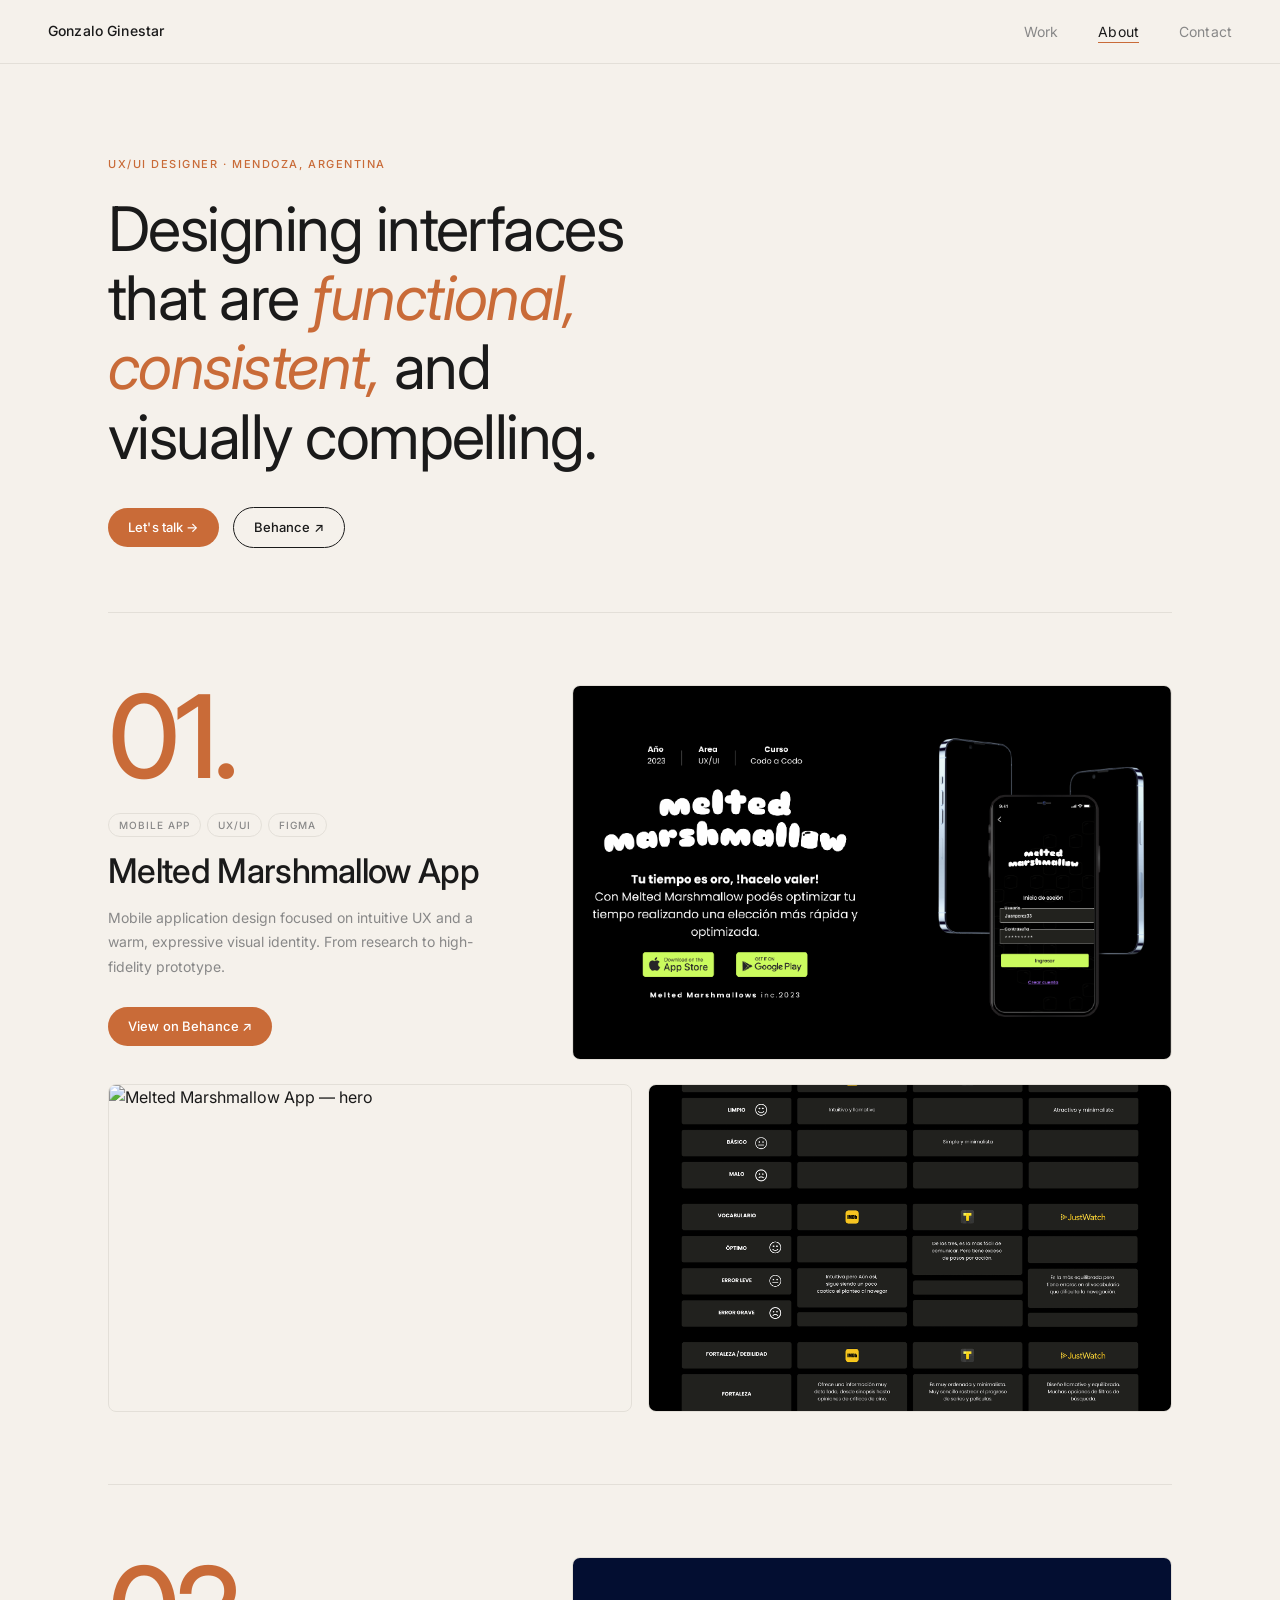
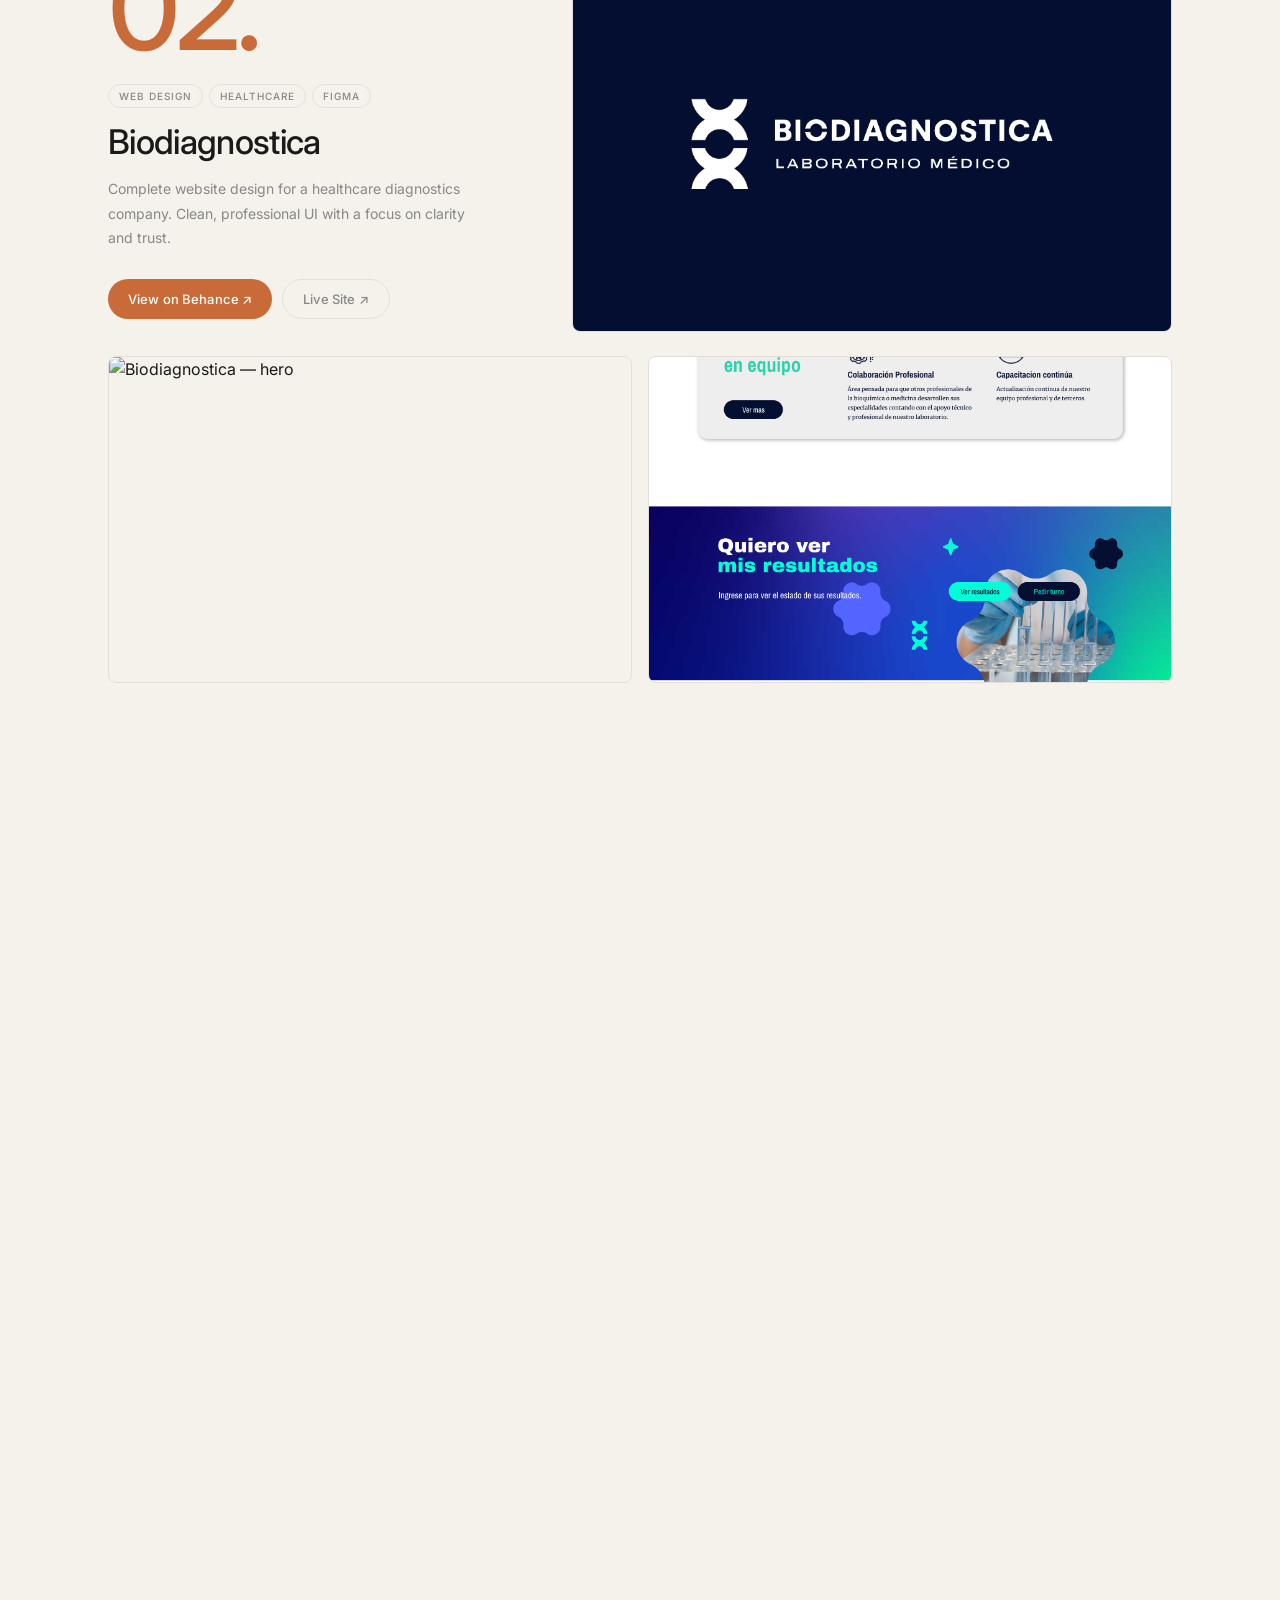
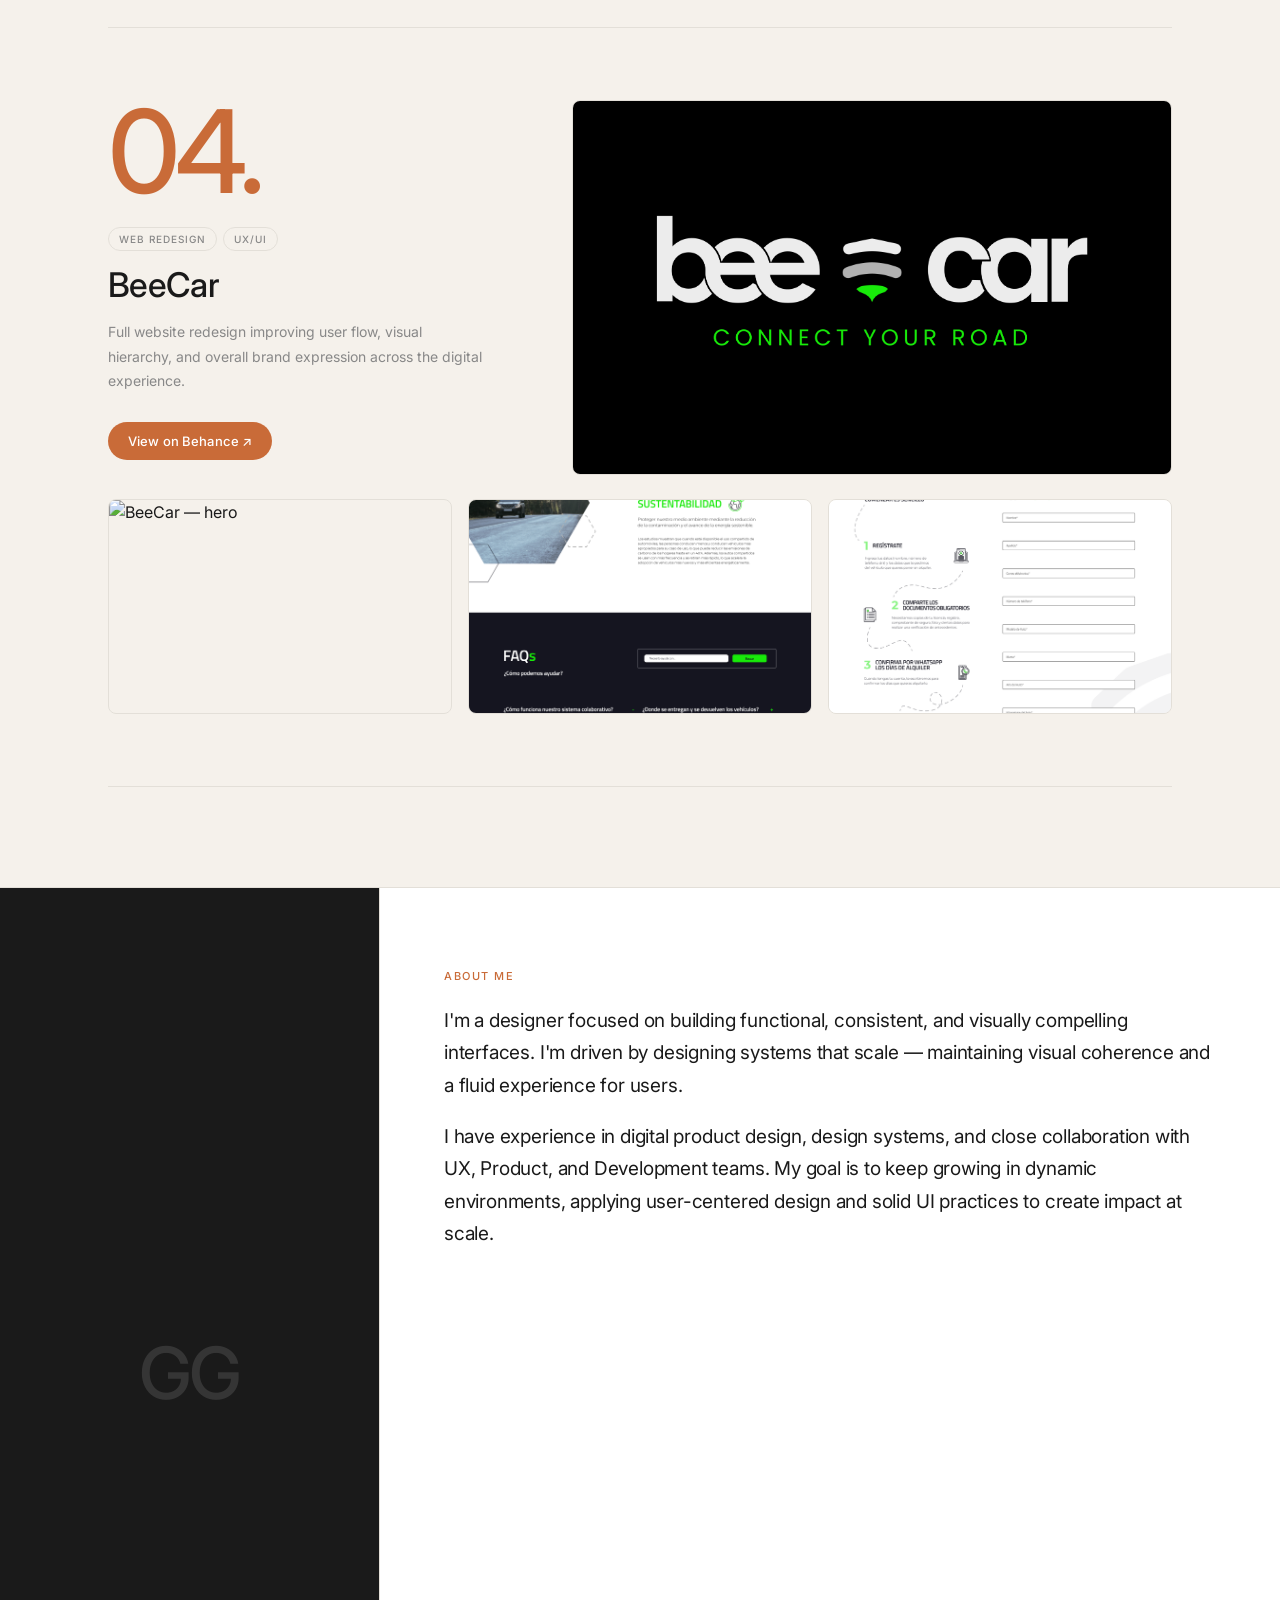
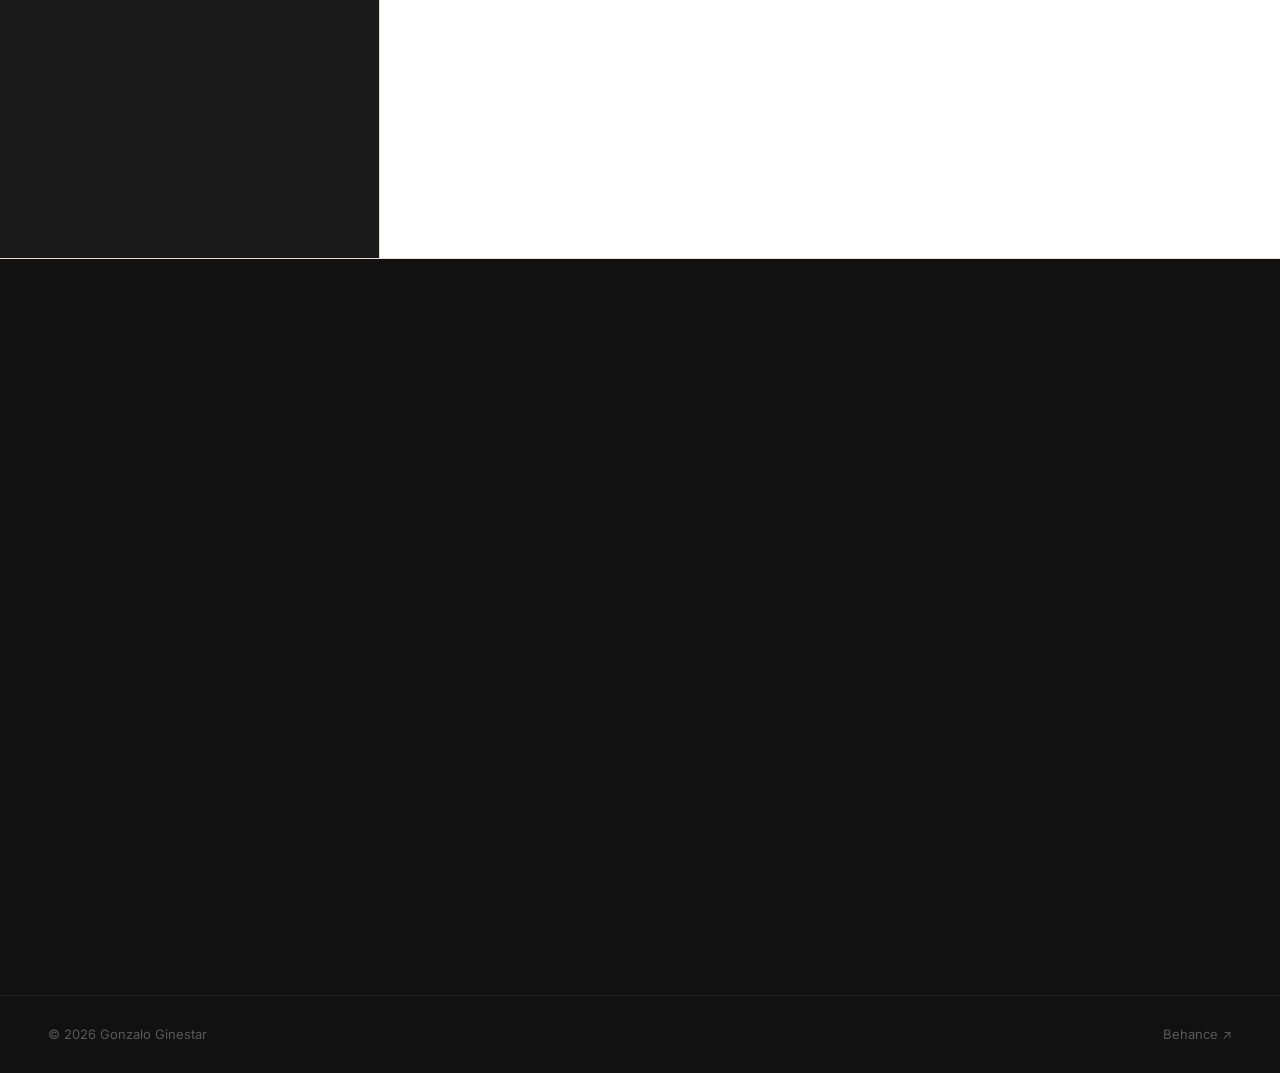
==== commit 19343db9: "feat: case-study project layout, about photo, email contact - Projects now use full-width case-study" ====
--- a/index.html
+++ b/index.html
@@ -16,9 +16,7 @@
   <nav class="nav">
     <a href="#work" class="nav-logo">Gonzalo Ginestar</a>
     <button class="nav-toggle" aria-label="Toggle navigation">
-      <span></span>
-      <span></span>
-      <span></span>
+      <span></span><span></span><span></span>
     </button>
     <ul class="nav-links">
       <li><a href="#work" class="active">Work</a></li>
@@ -28,7 +26,9 @@
   </nav>
 
 
-  <!-- ── WORK ─────────────────────────────────────────────── -->
+  <!-- ══════════════════════════════════════════════════════
+       WORK
+  ══════════════════════════════════════════════════════ -->
   <section id="work">
 
     <div class="hero">
@@ -46,103 +46,156 @@
       </div>
     </div>
 
-    <div class="projects">
-
-      <!-- Melted Marshmallow -->
-      <article class="project-card reveal">
-        <div class="project-cover">
-          <img src="images/Melted%20Marshmallow%20-%20APP/melted-portada.png"
-               alt="Melted Marshmallow App">
-        </div>
-        <div class="project-info">
-          <div class="project-tags">
-            <span class="tag">Mobile App</span>
-            <span class="tag">UX/UI</span>
-            <span class="tag">Figma</span>
-          </div>
-          <h2 class="project-name">Melted Marshmallow App</h2>
-          <p class="project-desc">
-            Mobile application design focused on intuitive UX and a warm,
-            expressive visual identity. From research to high-fidelity prototype.
-          </p>
-          <div class="project-links">
-            <a href="https://www.behance.net/gallery/180407683/Melted-Marshmallow-APP"
-               target="_blank" rel="noopener" class="btn btn-primary">View on Behance ↗</a>
-          </div>
+    <div class="projects-list">
+
+      <!-- ── 01 · Melted Marshmallow ──────────────────────── -->
+      <article class="project-entry reveal">
+        <div class="project-top">
+
+          <div class="project-meta">
+            <span class="project-number">01.</span>
+            <div class="project-tags">
+              <span class="tag">Mobile App</span>
+              <span class="tag">UX/UI</span>
+              <span class="tag">Figma</span>
+            </div>
+            <h2 class="project-name">Melted Marshmallow App</h2>
+            <p class="project-desc">
+              Mobile application design focused on intuitive UX and a warm,
+              expressive visual identity. From research to high-fidelity prototype.
+            </p>
+            <div class="project-links">
+              <a href="https://www.behance.net/gallery/180407683/Melted-Marshmallow-APP"
+                 target="_blank" rel="noopener" class="btn btn-primary">View on Behance ↗</a>
+            </div>
+          </div>
+
+          <div class="project-cover-main">
+            <img src="images/Melted%20Marshmallow%20-%20APP/melted-portada.png"
+                 alt="Melted Marshmallow App — portada">
+          </div>
+
+        </div>
+        <div class="project-gallery">
+          <img src="images/Melted%20Marshmallow%20-%20APP/melted-hero.png"
+               alt="Melted Marshmallow App — hero">
+          <img src="images/Melted%20Marshmallow%20-%20APP/melted-analisis.png"
+               alt="Melted Marshmallow App — análisis">
         </div>
       </article>
 
-      <!-- Biodiagnostica -->
-      <article class="project-card reveal reveal-delay-1">
-        <div class="project-cover">
-          <img src="images/Biodiagnostica%20-%20WEB/biodiagnostica-portada.png"
-               alt="Biodiagnostica Website">
-        </div>
-        <div class="project-info">
-          <div class="project-tags">
-            <span class="tag">Web Design</span>
-            <span class="tag">Healthcare</span>
-            <span class="tag">Figma</span>
-          </div>
-          <h2 class="project-name">Biodiagnostica</h2>
-          <p class="project-desc">
-            Complete website design for a healthcare diagnostics company.
-            Clean, professional UI with a focus on clarity and trust.
-          </p>
-          <div class="project-links">
-            <a href="https://www.behance.net/gallery/183936853/Diseno-Pagina-Web-Biodiagnostica"
-               target="_blank" rel="noopener" class="btn btn-primary">View on Behance ↗</a>
-            <a href="https://biodiagnostica.com.ar"
-               target="_blank" rel="noopener" class="btn btn-secondary">Live Site ↗</a>
-          </div>
+
+      <!-- ── 02 · Biodiagnostica ──────────────────────────── -->
+      <article class="project-entry reveal">
+        <div class="project-top">
+
+          <div class="project-meta">
+            <span class="project-number">02.</span>
+            <div class="project-tags">
+              <span class="tag">Web Design</span>
+              <span class="tag">Healthcare</span>
+              <span class="tag">Figma</span>
+            </div>
+            <h2 class="project-name">Biodiagnostica</h2>
+            <p class="project-desc">
+              Complete website design for a healthcare diagnostics company.
+              Clean, professional UI with a focus on clarity and trust.
+            </p>
+            <div class="project-links">
+              <a href="https://www.behance.net/gallery/183936853/Diseno-Pagina-Web-Biodiagnostica"
+                 target="_blank" rel="noopener" class="btn btn-primary">View on Behance ↗</a>
+              <a href="https://biodiagnostica.com.ar"
+                 target="_blank" rel="noopener" class="btn btn-secondary">Live Site ↗</a>
+            </div>
+          </div>
+
+          <div class="project-cover-main">
+            <img src="images/Biodiagnostica%20-%20WEB/biodiagnostica-portada.png"
+                 alt="Biodiagnostica — portada">
+          </div>
+
+        </div>
+        <div class="project-gallery">
+          <img src="images/Biodiagnostica%20-%20WEB/biodiagnostica-hero.png"
+               alt="Biodiagnostica — hero">
+          <img src="images/Biodiagnostica%20-%20WEB/biodiagnostica-landing.png"
+               alt="Biodiagnostica — landing">
         </div>
       </article>
 
-      <!-- Frimont -->
-      <article class="project-card reveal reveal-delay-2">
-        <div class="project-cover">
-          <img src="images/Frimont%20-%20WEB/Frimont-portada.png"
-               alt="Frimont Website">
-        </div>
-        <div class="project-info">
-          <div class="project-tags">
-            <span class="tag">Web Design</span>
-            <span class="tag">Landing Page</span>
-          </div>
-          <h2 class="project-name">Frimont</h2>
-          <p class="project-desc">
-            Landing page design with a focus on brand consistency,
-            visual hierarchy, and conversion-driven layout.
-          </p>
-          <div class="project-links">
-            <a href="https://www.behance.net/gallery/168433325/Diseno-pagina-Web-Frimont"
-               target="_blank" rel="noopener" class="btn btn-primary">View on Behance ↗</a>
-            <a href="https://frimont.com"
-               target="_blank" rel="noopener" class="btn btn-secondary">Live Site ↗</a>
-          </div>
+
+      <!-- ── 03 · Frimont ─────────────────────────────────── -->
+      <article class="project-entry reveal">
+        <div class="project-top">
+
+          <div class="project-meta">
+            <span class="project-number">03.</span>
+            <div class="project-tags">
+              <span class="tag">Web Design</span>
+              <span class="tag">Landing Page</span>
+            </div>
+            <h2 class="project-name">Frimont</h2>
+            <p class="project-desc">
+              Landing page design with a focus on brand consistency,
+              visual hierarchy, and conversion-driven layout.
+            </p>
+            <div class="project-links">
+              <a href="https://www.behance.net/gallery/168433325/Diseno-pagina-Web-Frimont"
+                 target="_blank" rel="noopener" class="btn btn-primary">View on Behance ↗</a>
+              <a href="https://frimont.com"
+                 target="_blank" rel="noopener" class="btn btn-secondary">Live Site ↗</a>
+            </div>
+          </div>
+
+          <div class="project-cover-main">
+            <img src="images/Frimont%20-%20WEB/Frimont-portada.png"
+                 alt="Frimont — portada">
+          </div>
+
+        </div>
+        <div class="project-gallery">
+          <img src="images/Frimont%20-%20WEB/frimont-hero.png"
+               alt="Frimont — hero">
+          <img src="images/Frimont%20-%20WEB/Firmon-landing.png"
+               alt="Frimont — landing">
         </div>
       </article>
 
-      <!-- BeeCar -->
-      <article class="project-card reveal reveal-delay-3">
-        <div class="project-cover">
-          <img src="images/BeeCar%20-%20WEB/beecar-portada.png"
-               alt="BeeCar Website Redesign">
-        </div>
-        <div class="project-info">
-          <div class="project-tags">
-            <span class="tag">Web Redesign</span>
-            <span class="tag">UX/UI</span>
-          </div>
-          <h2 class="project-name">BeeCar</h2>
-          <p class="project-desc">
-            Full website redesign improving user flow, visual hierarchy,
-            and overall brand expression across the digital experience.
-          </p>
-          <div class="project-links">
-            <a href="https://www.behance.net/gallery/168432683/Rediseno-Web-Beecar"
-               target="_blank" rel="noopener" class="btn btn-primary">View on Behance ↗</a>
-          </div>
+
+      <!-- ── 04 · BeeCar ──────────────────────────────────── -->
+      <article class="project-entry reveal">
+        <div class="project-top">
+
+          <div class="project-meta">
+            <span class="project-number">04.</span>
+            <div class="project-tags">
+              <span class="tag">Web Redesign</span>
+              <span class="tag">UX/UI</span>
+            </div>
+            <h2 class="project-name">BeeCar</h2>
+            <p class="project-desc">
+              Full website redesign improving user flow, visual hierarchy,
+              and overall brand expression across the digital experience.
+            </p>
+            <div class="project-links">
+              <a href="https://www.behance.net/gallery/168432683/Rediseno-Web-Beecar"
+                 target="_blank" rel="noopener" class="btn btn-primary">View on Behance ↗</a>
+            </div>
+          </div>
+
+          <div class="project-cover-main">
+            <img src="images/BeeCar%20-%20WEB/beecar-portada.png"
+                 alt="BeeCar — portada">
+          </div>
+
+        </div>
+        <div class="project-gallery">
+          <img src="images/BeeCar%20-%20WEB/beecar-hero.png"
+               alt="BeeCar — hero">
+          <img src="images/BeeCar%20-%20WEB/BEECAR-1.png"
+               alt="BeeCar — pantalla 1">
+          <img src="images/BeeCar%20-%20WEB/BEECAR-2.png"
+               alt="BeeCar — pantalla 2">
         </div>
       </article>
 
@@ -150,77 +203,78 @@
   </section>
 
 
-  <!-- ── ABOUT ─────────────────────────────────────────────── -->
+  <!-- ══════════════════════════════════════════════════════
+       ABOUT
+  ══════════════════════════════════════════════════════ -->
   <section id="about">
     <div class="about-inner">
 
-      <div class="about-text-col reveal">
-        <span class="label">About me</span>
-        <div class="about-intro">
-          <p>
-            I'm a designer focused on building functional, consistent,
-            and visually compelling interfaces. I'm driven by designing
-            systems that scale — maintaining visual coherence and a fluid
-            experience for users.
-          </p>
-          <p>
-            I have experience in digital product design, design systems,
-            and close collaboration with UX, Product, and Development teams.
-            My goal is to keep growing in dynamic environments, applying
-            user-centered design and solid UI practices to create impact at scale.
-          </p>
-        </div>
+      <!-- Foto -->
+      <!-- Guardá tu foto como: images/gonzalo-profile.jpg -->
+      <div class="about-photo-col">
+        <img src="images/gonzalo-profile.jpg" alt="Gonzalo Ginestar"
+             onerror="this.style.display='none'">
+        <div class="about-photo-placeholder">GG</div>
       </div>
 
-      <div class="skills-col reveal reveal-delay-1">
-
-        <div class="skill-group">
-          <p class="skill-label">UI Design</p>
-          <p class="skill-items">
-            Design Systems · Visual Guidelines · Components ·
-            Typographic &amp; Color Consistency · Motion UI ·
-            High-Fidelity Prototyping · Micro-interactions
-          </p>
-        </div>
-
-        <div class="skill-group">
-          <p class="skill-label">UX &amp; Research</p>
-          <p class="skill-items">
-            Wireframes · Wireflows · User Flows · Design Thinking ·
-            Personas · Journey Maps · Heuristic Testing
-          </p>
-        </div>
-
-        <div class="skill-group">
-          <p class="skill-label">Tools</p>
-          <p class="skill-items">
-            Figma · FigJam · Adobe XD · Illustrator ·
-            Photoshop · FlowMapp · Notion · Trello
-          </p>
-        </div>
-
-        <div class="skill-group">
-          <p class="skill-label">AI &amp; Workflow</p>
-          <p class="skill-items">
-            Gemini · Antigravity · Google Stitch · Claude Design ·
-            Claude Code · Codex · Copilot · Pencil
-          </p>
-        </div>
-
-        <div class="skill-group">
-          <p class="skill-label">Soft Skills</p>
-          <p class="skill-items">
-            Attention to Detail · Teamwork · Autonomy ·
-            Proactivity · Clear Communication · Problem Solving
-          </p>
-        </div>
-
+      <!-- Texto + skills -->
+      <div class="about-content-col">
+
+        <div class="reveal">
+          <span class="label">About me</span>
+          <div class="about-intro">
+            <p>
+              I'm a designer focused on building functional, consistent,
+              and visually compelling interfaces. I'm driven by designing
+              systems that scale — maintaining visual coherence and a fluid
+              experience for users.
+            </p>
+            <p>
+              I have experience in digital product design, design systems,
+              and close collaboration with UX, Product, and Development teams.
+              My goal is to keep growing in dynamic environments, applying
+              user-centered design and solid UI practices to create impact at scale.
+            </p>
+          </div>
+        </div>
+
+        <div class="reveal reveal-delay-1">
+
+          <div class="skill-group">
+            <p class="skill-label">UI Design</p>
+            <p class="skill-items">Design Systems · Visual Guidelines · Components · Typographic &amp; Color Consistency · Motion UI · High-Fidelity Prototyping · Micro-interactions</p>
+          </div>
+
+          <div class="skill-group">
+            <p class="skill-label">UX &amp; Research</p>
+            <p class="skill-items">Wireframes · Wireflows · User Flows · Design Thinking · Personas · Journey Maps · Heuristic Testing</p>
+          </div>
+
+          <div class="skill-group">
+            <p class="skill-label">Tools</p>
+            <p class="skill-items">Figma · FigJam · Adobe XD · Illustrator · Photoshop · FlowMapp · Notion · Trello</p>
+          </div>
+
+          <div class="skill-group">
+            <p class="skill-label">AI &amp; Workflow</p>
+            <p class="skill-items">Gemini · Antigravity · Google Stitch · Claude Design · Claude Code · Codex · Copilot · Pencil</p>
+          </div>
+
+          <div class="skill-group">
+            <p class="skill-label">Soft Skills</p>
+            <p class="skill-items">Attention to Detail · Teamwork · Autonomy · Proactivity · Clear Communication · Problem Solving</p>
+          </div>
+
+        </div>
       </div>
+
     </div>
   </section>
 
 
-  <!-- ── CONTACT ───────────────────────────────────────────── -->
+  <!-- ══════════════════════════════════════════════════════
+       CONTACT
+  ══════════════════════════════════════════════════════ -->
   <section id="contact">
     <div class="contact-inner">
       <span class="label reveal">Get in touch</span>
@@ -231,8 +285,7 @@
       <div class="contact-cards reveal reveal-delay-2">
 
         <a href="https://wa.me/+5492616484455"
-           target="_blank" rel="noopener"
-           class="contact-card">
+           target="_blank" rel="noopener" class="contact-card">
           <div class="contact-card-info">
             <span class="contact-type">WhatsApp</span>
             <span class="contact-value">+549 261 648 4455</span>
@@ -240,9 +293,16 @@
           <span class="contact-arrow">→</span>
         </a>
 
+        <a href="mailto:gonzagines@gmail.com" class="contact-card">
+          <div class="contact-card-info">
+            <span class="contact-type">Email</span>
+            <span class="contact-value">gonzagines@gmail.com</span>
+          </div>
+          <span class="contact-arrow">→</span>
+        </a>
+
         <a href="https://www.behance.net/gonzalo_ginestar"
-           target="_blank" rel="noopener"
-           class="contact-card">
+           target="_blank" rel="noopener" class="contact-card">
           <div class="contact-card-info">
             <span class="contact-type">Behance</span>
             <span class="contact-value">gonzalo_ginestar</span>
--- a/css/style.css
+++ b/css/style.css
@@ -15,17 +15,15 @@
   --text-1:       #1A1A1A;
   --text-2:       #888888;
   --border:       #E3DFD8;
-  --accent:       #C96B38;      /* terracota */
-  --accent-light: #F8EDE3;      /* tint del acento */
+  --accent:       #C96B38;
+  --accent-light: #F8EDE3;
   --radius:       8px;
   --ease:         0.25s ease;
   --max-w:        1160px;
   --nav-h:        64px;
 }
 
-html {
-  scroll-behavior: smooth;
-}
+html { scroll-behavior: smooth; }
 
 body {
   font-family: 'Inter', -apple-system, BlinkMacSystemFont, 'Segoe UI', sans-serif;
@@ -49,16 +47,11 @@
   transform: translateY(28px);
   transition: opacity 0.65s ease, transform 0.65s ease;
 }
-
-.reveal.visible {
-  opacity: 1;
-  transform: translateY(0);
-}
-
-.reveal-delay-1 { transition-delay: 0.08s; }
-.reveal-delay-2 { transition-delay: 0.16s; }
-.reveal-delay-3 { transition-delay: 0.24s; }
-.reveal-delay-4 { transition-delay: 0.32s; }
+.reveal.visible       { opacity: 1; transform: translateY(0); }
+.reveal-delay-1       { transition-delay: 0.08s; }
+.reveal-delay-2       { transition-delay: 0.16s; }
+.reveal-delay-3       { transition-delay: 0.24s; }
+.reveal-delay-4       { transition-delay: 0.32s; }
 
 
 /* ============================================================
@@ -67,9 +60,7 @@
 
 .nav {
   position: fixed;
-  top: 0;
-  left: 0;
-  right: 0;
+  top: 0; left: 0; right: 0;
   height: var(--nav-h);
   background: rgba(245, 241, 235, 0.88);
   backdrop-filter: blur(18px);
@@ -105,10 +96,8 @@
 .nav-links a::after {
   content: '';
   position: absolute;
-  bottom: -3px;
-  left: 0;
-  width: 100%;
-  height: 1px;
+  bottom: -3px; left: 0;
+  width: 100%; height: 1px;
   background: var(--accent);
   transform: scaleX(0);
   transform-origin: left;
@@ -116,14 +105,9 @@
 }
 
 .nav-links a:hover,
-.nav-links a.active {
-  color: var(--text-1);
-}
-
+.nav-links a.active        { color: var(--text-1); }
 .nav-links a:hover::after,
-.nav-links a.active::after {
-  transform: scaleX(1);
-}
+.nav-links a.active::after { transform: scaleX(1); }
 
 .nav-toggle {
   display: none;
@@ -134,11 +118,9 @@
   gap: 5px;
   padding: 6px 2px;
 }
-
 .nav-toggle span {
   display: block;
-  width: 22px;
-  height: 1.5px;
+  width: 22px; height: 1.5px;
   background: var(--text-1);
   transition: all var(--ease);
 }
@@ -148,28 +130,21 @@
    SECTION BASE
    ============================================================ */
 
-section {
-  scroll-margin-top: var(--nav-h);
-}
-
-.section-inner {
-  max-width: var(--max-w);
-  margin: 0 auto;
-}
+section { scroll-margin-top: var(--nav-h); }
 
 .label {
+  display: block;
   font-size: 11px;
   font-weight: 500;
   text-transform: uppercase;
   letter-spacing: 0.14em;
   color: var(--accent);
   margin-bottom: 20px;
-  display: block;
-}
-
-
-/* ============================================================
-   HERO  (#work)
+}
+
+
+/* ============================================================
+   HERO
    ============================================================ */
 
 #work {
@@ -178,15 +153,14 @@
 }
 
 .hero {
-  padding: 92px 48px 56px;
+  padding: 92px 48px 64px;
   max-width: var(--max-w);
   margin: 0 auto;
 }
 
-/* Load animation — hero doesn't wait for scroll */
-.hero-label {
-  animation: fadeUp 0.7s ease both;
-}
+.hero-label  { animation: fadeUp 0.7s ease both; }
+.hero-title  { animation: fadeUp 0.7s 0.12s ease both; }
+.hero-cta    { animation: fadeUp 0.7s 0.24s ease both; margin-top: 36px; }
 
 .hero-title {
   font-size: clamp(34px, 4.8vw, 64px);
@@ -194,18 +168,8 @@
   line-height: 1.13;
   letter-spacing: -0.025em;
   max-width: 780px;
-  animation: fadeUp 0.7s 0.12s ease both;
-}
-
-.hero-title em {
-  font-style: italic;
-  color: var(--accent);
-}
-
-.hero-cta {
-  margin-top: 36px;
-  animation: fadeUp 0.7s 0.24s ease both;
-}
+}
+.hero-title em { font-style: italic; color: var(--accent); }
 
 @keyframes fadeUp {
   from { opacity: 0; transform: translateY(24px); }
@@ -214,90 +178,48 @@
 
 
 /* ============================================================
-   PROJECTS GRID
-   ============================================================ */
-
-.projects {
-  padding: 8px 48px 100px;
+   PROJECTS — case-study layout
+   ============================================================ */
+
+.projects-list {
+  padding: 0 48px 100px;
   max-width: var(--max-w);
   margin: 0 auto;
+}
+
+/* Each project entry */
+.project-entry {
+  padding: 72px 0;
+  border-top: 1px solid var(--border);
+}
+.project-entry:last-child { border-bottom: 1px solid var(--border); }
+
+/* Top row: meta left / cover right */
+.project-top {
   display: grid;
-  grid-template-columns: repeat(2, 1fr);
-  gap: 20px;
-}
-
-.project-card {
-  background: var(--surface);
-  border: 1px solid var(--border);
-  border-radius: var(--radius);
-  overflow: hidden;
-  position: relative;
-  transition: transform var(--ease), box-shadow var(--ease);
-}
-
-.project-card::before {
-  content: '';
-  position: absolute;
-  top: 0;
-  left: 0;
-  right: 0;
-  height: 3px;
-  background: var(--accent);
-  transform: scaleX(0);
-  transform-origin: left;
-  transition: transform 0.35s ease;
-  z-index: 1;
-}
-
-.project-card:hover {
-  transform: translateY(-4px);
-  box-shadow: 0 16px 48px rgba(0, 0, 0, 0.09);
-}
-
-.project-card:hover::before {
-  transform: scaleX(1);
-}
-
-.project-cover {
-  aspect-ratio: 16 / 10;
-  background-color: var(--cover-bg, #EDE8E0);
-  overflow: hidden;
-  position: relative;
-  display: flex;
-  align-items: center;
-  justify-content: center;
-}
-
-.project-cover img {
-  position: absolute;
-  inset: 0;
-  width: 100%;
-  height: 100%;
-  object-fit: cover;
-  transition: transform 0.45s ease;
-}
-
-.project-card:hover .project-cover img {
-  transform: scale(1.04);
-}
-
-.cover-placeholder {
-  font-size: 12px;
-  letter-spacing: 0.08em;
-  color: rgba(0, 0, 0, 0.22);
-  text-transform: uppercase;
-  user-select: none;
-}
-
-.project-info {
-  padding: 22px 24px 26px;
+  grid-template-columns: 1fr 1.5fr;
+  gap: 64px;
+  align-items: start;
+  margin-bottom: 24px;
+}
+
+/* Left column */
+.project-meta { display: flex; flex-direction: column; }
+
+.project-number {
+  font-size: clamp(72px, 9vw, 128px);
+  font-weight: 500;
+  letter-spacing: -0.045em;
+  line-height: 0.9;
+  color: var(--accent);
+  margin-bottom: 24px;
 }
 
 .project-tags {
   display: flex;
   gap: 6px;
-  margin-bottom: 10px;
   flex-wrap: wrap;
+  margin-bottom: 14px;
 }
 
 .tag {
@@ -313,17 +235,19 @@
 }
 
 .project-name {
-  font-size: 19px;
-  font-weight: 500;
-  margin-bottom: 8px;
-  letter-spacing: -0.015em;
+  font-size: clamp(22px, 2.8vw, 34px);
+  font-weight: 500;
+  letter-spacing: -0.02em;
+  line-height: 1.2;
+  margin-bottom: 14px;
 }
 
 .project-desc {
   font-size: 14px;
   color: var(--text-2);
-  line-height: 1.65;
-  margin-bottom: 18px;
+  line-height: 1.75;
+  max-width: 380px;
+  margin-bottom: 28px;
 }
 
 .project-links {
@@ -332,7 +256,41 @@
   flex-wrap: wrap;
 }
 
-/* Buttons */
+/* Right column — main cover */
+.project-cover-main {
+  border-radius: var(--radius);
+  overflow: hidden;
+  aspect-ratio: 16 / 10;
+  border: 1px solid var(--border);
+}
+.project-cover-main img {
+  width: 100%; height: 100%;
+  object-fit: cover;
+  transition: transform 0.5s ease;
+}
+.project-cover-main:hover img { transform: scale(1.03); }
+
+/* Gallery row below */
+.project-gallery {
+  display: grid;
+  grid-template-columns: repeat(auto-fit, minmax(260px, 1fr));
+  gap: 16px;
+}
+.project-gallery img {
+  width: 100%;
+  aspect-ratio: 16 / 10;
+  object-fit: cover;
+  border-radius: var(--radius);
+  border: 1px solid var(--border);
+  transition: transform 0.4s ease;
+}
+.project-gallery img:hover { transform: scale(1.015); }
+
+
+/* ============================================================
+   BUTTONS
+   ============================================================ */
+
 .btn {
   display: inline-flex;
   align-items: center;
@@ -345,39 +303,16 @@
   white-space: nowrap;
   letter-spacing: 0.01em;
 }
-
-.btn-primary {
-  background: var(--accent);
-  color: #fff;
-}
-
-.btn-primary:hover {
-  background: #b85b2e;
-}
-
-.btn-secondary {
-  border: 1px solid var(--border);
-  color: var(--text-2);
-}
-
-.btn-secondary:hover {
-  border-color: var(--accent);
-  color: var(--accent);
-}
-
-.btn-outline {
-  border: 1px solid var(--text-1);
-  color: var(--text-1);
-}
-
-.btn-outline:hover {
-  background: var(--text-1);
-  color: #fff;
-}
-
-
-/* ============================================================
-   ABOUT  (#about)
+.btn-primary            { background: var(--accent); color: #fff; }
+.btn-primary:hover      { background: #b85b2e; }
+.btn-secondary          { border: 1px solid var(--border); color: var(--text-2); }
+.btn-secondary:hover    { border-color: var(--accent); color: var(--accent); }
+.btn-outline            { border: 1px solid var(--text-1); color: var(--text-1); }
+.btn-outline:hover      { background: var(--text-1); color: #fff; }
+
+
+/* ============================================================
+   ABOUT  (#about)  — photo + text + skills
    ============================================================ */
 
 #about {
@@ -387,44 +322,65 @@
 }
 
 .about-inner {
-  padding: 96px 48px 100px;
-  max-width: var(--max-w);
-  margin: 0 auto;
   display: grid;
-  grid-template-columns: 1fr 1fr;
-  gap: 80px;
-  align-items: start;
-}
-
-.about-text-col .label {
-  margin-bottom: 28px;
+  grid-template-columns: 380px 1fr;
+  min-height: 600px;
+}
+
+/* Photo column */
+.about-photo-col {
+  overflow: hidden;
+  border-right: 1px solid var(--border);
+  position: relative;
+  background: #111;
+}
+.about-photo-col img {
+  position: absolute;
+  inset: 0;
+  width: 100%;
+  height: 100%;
+  object-fit: cover;
+  object-position: top center;
+  z-index: 1;
+}
+/* Placeholder shown when no photo */
+.about-photo-placeholder {
+  position: absolute;
+  inset: 0;
+  z-index: 0;
+  display: flex;
+  align-items: center;
+  justify-content: center;
+  background: #1A1A1A;
+  color: rgba(255,255,255,0.12);
+  font-size: 72px;
+  font-weight: 500;
+  letter-spacing: -0.03em;
+}
+
+/* Content column */
+.about-content-col {
+  padding: 80px 64px 80px;
+  display: flex;
+  flex-direction: column;
+  gap: 56px;
 }
 
 .about-intro {
-  font-size: clamp(17px, 2vw, 21px);
+  font-size: clamp(16px, 1.8vw, 19px);
   font-weight: 400;
-  line-height: 1.65;
+  line-height: 1.7;
   letter-spacing: -0.01em;
   color: var(--text-1);
 }
-
-.about-intro p + p {
-  margin-top: 1.1em;
-}
-
-/* Skills column */
-.skills-col {
-  padding-top: 4px;
-}
-
+.about-intro p + p { margin-top: 1em; }
+
+/* Skills */
 .skill-group {
-  padding: 22px 0;
+  padding: 20px 0;
   border-top: 1px solid var(--border);
 }
-
-.skill-group:last-child {
-  border-bottom: 1px solid var(--border);
-}
+.skill-group:last-child { border-bottom: 1px solid var(--border); }
 
 .skill-label {
   font-size: 10px;
@@ -432,9 +388,8 @@
   text-transform: uppercase;
   letter-spacing: 0.14em;
   color: var(--accent);
-  margin-bottom: 8px;
-}
-
+  margin-bottom: 6px;
+}
 .skill-items {
   font-size: 14px;
   color: var(--text-2);
@@ -446,10 +401,7 @@
    CONTACT  (#contact)
    ============================================================ */
 
-#contact {
-  background: var(--dark);
-  color: #fff;
-}
+#contact { background: var(--dark); color: #fff; }
 
 .contact-inner {
   padding: 100px 48px 96px;
@@ -457,9 +409,7 @@
   margin: 0 auto;
 }
 
-#contact .label {
-  color: var(--accent);
-}
+#contact .label { color: var(--accent); }
 
 .contact-heading {
   font-size: clamp(40px, 6vw, 80px);
@@ -469,17 +419,13 @@
   max-width: 560px;
   margin-bottom: 60px;
 }
-
-.contact-heading em {
-  font-style: italic;
-  color: var(--accent);
-}
+.contact-heading em { font-style: italic; color: var(--accent); }
 
 .contact-cards {
   display: flex;
   flex-direction: column;
   gap: 12px;
-  max-width: 400px;
+  max-width: 440px;
 }
 
 .contact-card {
@@ -487,44 +433,34 @@
   align-items: center;
   justify-content: space-between;
   padding: 20px 24px;
-  border: 1px solid rgba(255, 255, 255, 0.12);
+  border: 1px solid rgba(255,255,255,0.10);
   border-radius: var(--radius);
-  background: rgba(255, 255, 255, 0.04);
+  background: rgba(255,255,255,0.03);
   color: #fff;
   transition: border-color var(--ease), background var(--ease), transform var(--ease);
 }
-
 .contact-card:hover {
   border-color: var(--accent);
-  background: rgba(201, 107, 56, 0.08);
+  background: rgba(201,107,56,0.08);
   transform: translateX(5px);
 }
 
-.contact-card-info {
-  display: flex;
-  flex-direction: column;
-  gap: 4px;
-}
+.contact-card-info { display: flex; flex-direction: column; gap: 4px; }
 
 .contact-type {
   font-size: 10px;
   font-weight: 500;
   text-transform: uppercase;
   letter-spacing: 0.14em;
-  color: rgba(255, 255, 255, 0.45);
-}
-
-.contact-value {
-  font-size: 15px;
-  font-weight: 500;
-}
+  color: rgba(255,255,255,0.40);
+}
+.contact-value { font-size: 15px; font-weight: 500; }
 
 .contact-arrow {
   font-size: 18px;
-  color: rgba(255, 255, 255, 0.35);
+  color: rgba(255,255,255,0.30);
   transition: transform var(--ease), color var(--ease);
 }
-
 .contact-card:hover .contact-arrow {
   transform: translateX(4px);
   color: var(--accent);
@@ -537,81 +473,81 @@
 
 footer {
   background: var(--dark);
-  border-top: 1px solid rgba(255, 255, 255, 0.08);
+  border-top: 1px solid rgba(255,255,255,0.07);
   padding: 28px 48px;
   display: flex;
   justify-content: space-between;
   align-items: center;
 }
-
-footer p {
-  font-size: 13px;
-  color: rgba(255, 255, 255, 0.35);
-}
-
-footer a {
-  font-size: 13px;
-  color: rgba(255, 255, 255, 0.35);
-  transition: color var(--ease);
-}
-
-footer a:hover {
-  color: var(--accent);
-}
+footer p    { font-size: 13px; color: rgba(255,255,255,0.30); }
+footer a    { font-size: 13px; color: rgba(255,255,255,0.30); transition: color var(--ease); }
+footer a:hover { color: var(--accent); }
 
 
 /* ============================================================
    RESPONSIVE
    ============================================================ */
+
+@media (max-width: 1024px) {
+  .project-top {
+    grid-template-columns: 1fr 1.2fr;
+    gap: 40px;
+  }
+}
 
 @media (max-width: 900px) {
   .about-inner {
     grid-template-columns: 1fr;
-    gap: 52px;
+  }
+  .about-photo-col {
+    height: 480px;
+    border-right: none;
+    border-bottom: 1px solid var(--border);
+  }
+  .about-content-col {
+    padding: 60px 40px;
   }
 }
 
 @media (max-width: 768px) {
   .nav { padding: 0 20px; }
-
   .nav-toggle { display: flex; }
-
   .nav-links {
     display: none;
     position: absolute;
     top: var(--nav-h);
-    left: 0;
-    right: 0;
+    left: 0; right: 0;
     background: var(--bg);
     border-bottom: 1px solid var(--border);
     flex-direction: column;
     padding: 20px 20px 24px;
     gap: 20px;
   }
-
   .nav-links.open { display: flex; }
 
-  .hero {
-    padding: 56px 20px 40px;
-  }
-
-  .projects {
-    padding: 12px 20px 60px;
+  .hero { padding: 56px 20px 48px; }
+
+  .projects-list { padding: 0 20px 60px; }
+
+  .project-top {
     grid-template-columns: 1fr;
-    gap: 16px;
-  }
-
-  .about-inner {
-    padding: 60px 20px 64px;
-  }
-
-  .contact-inner {
-    padding: 60px 20px 64px;
-  }
-
-  .contact-cards {
-    max-width: 100%;
-  }
+    gap: 28px;
+  }
+
+  .project-number {
+    font-size: clamp(56px, 18vw, 80px);
+    margin-bottom: 16px;
+  }
+
+  .project-gallery {
+    grid-template-columns: 1fr;
+  }
+
+  .about-photo-col { height: 360px; }
+  .about-content-col { padding: 48px 20px; }
+
+  .contact-inner { padding: 60px 20px 64px; }
+  .contact-cards { max-width: 100%; }
 
   footer {
     padding: 24px 20px;
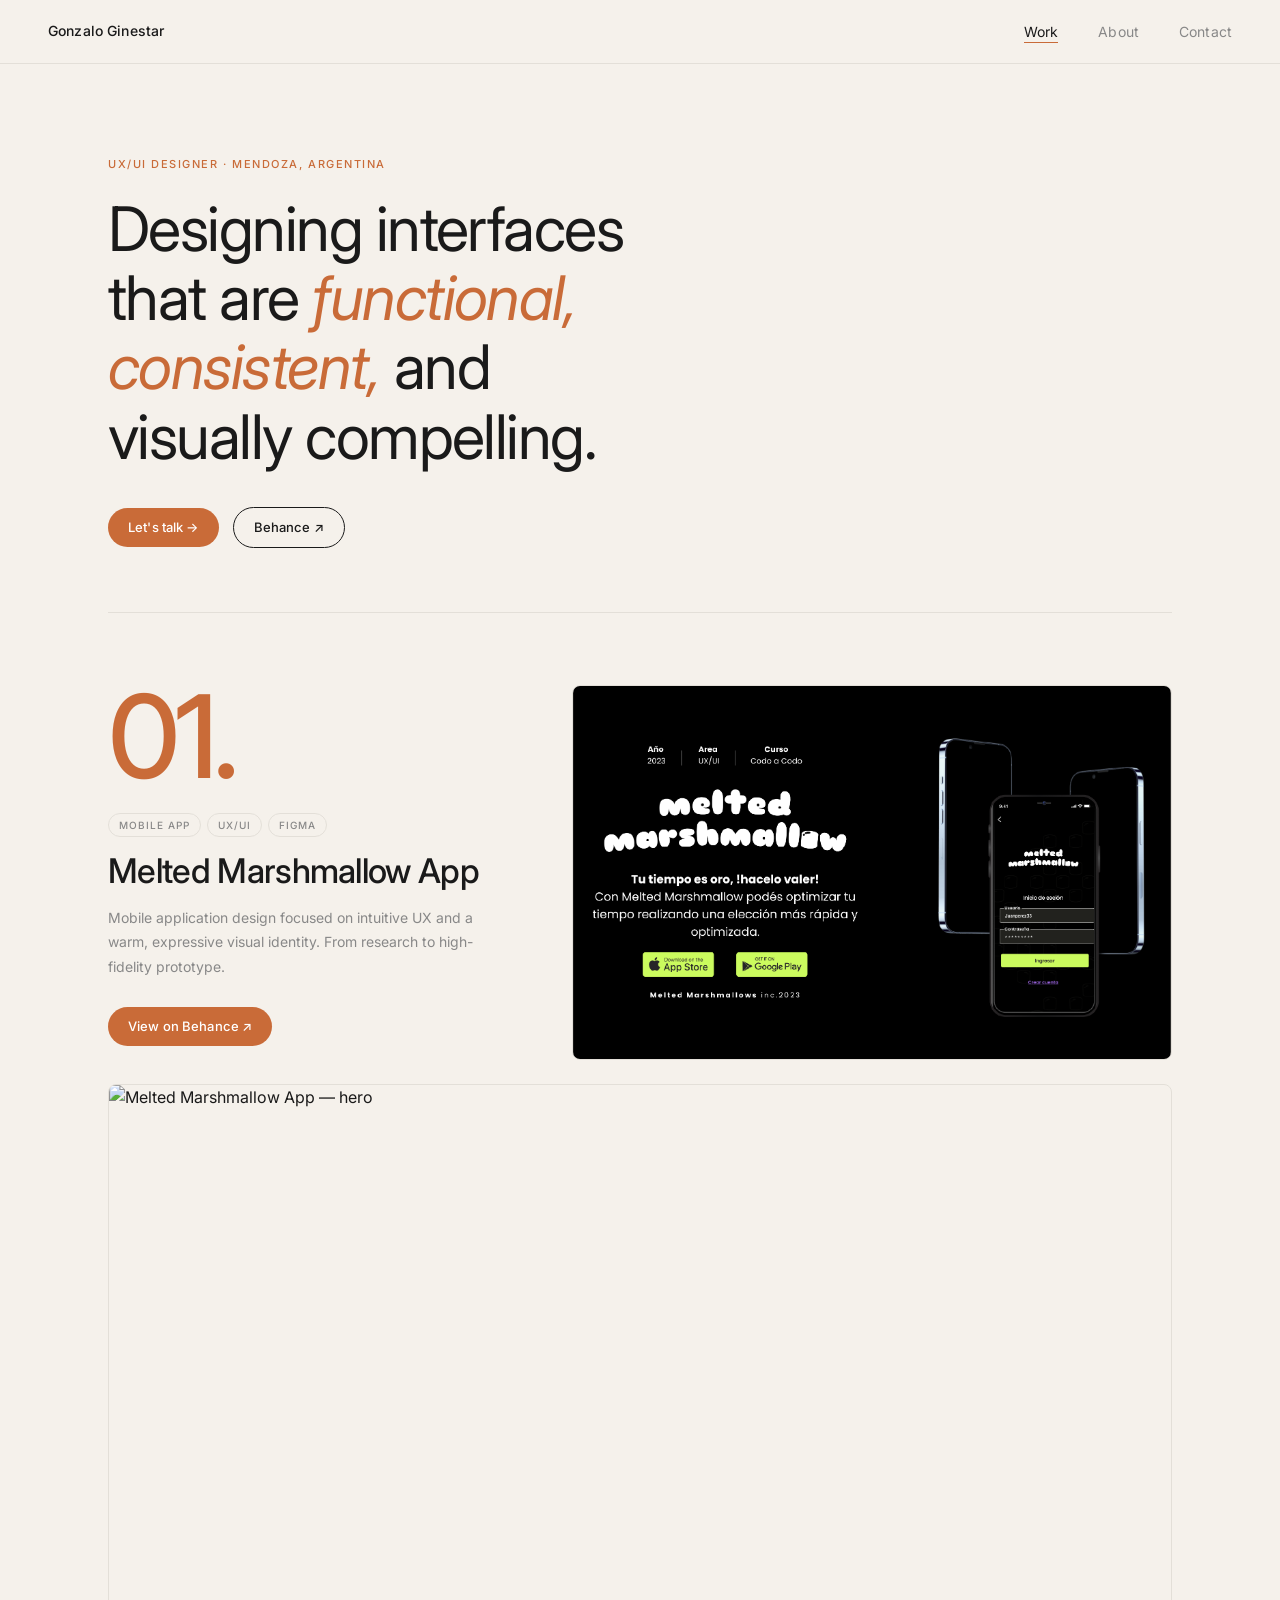
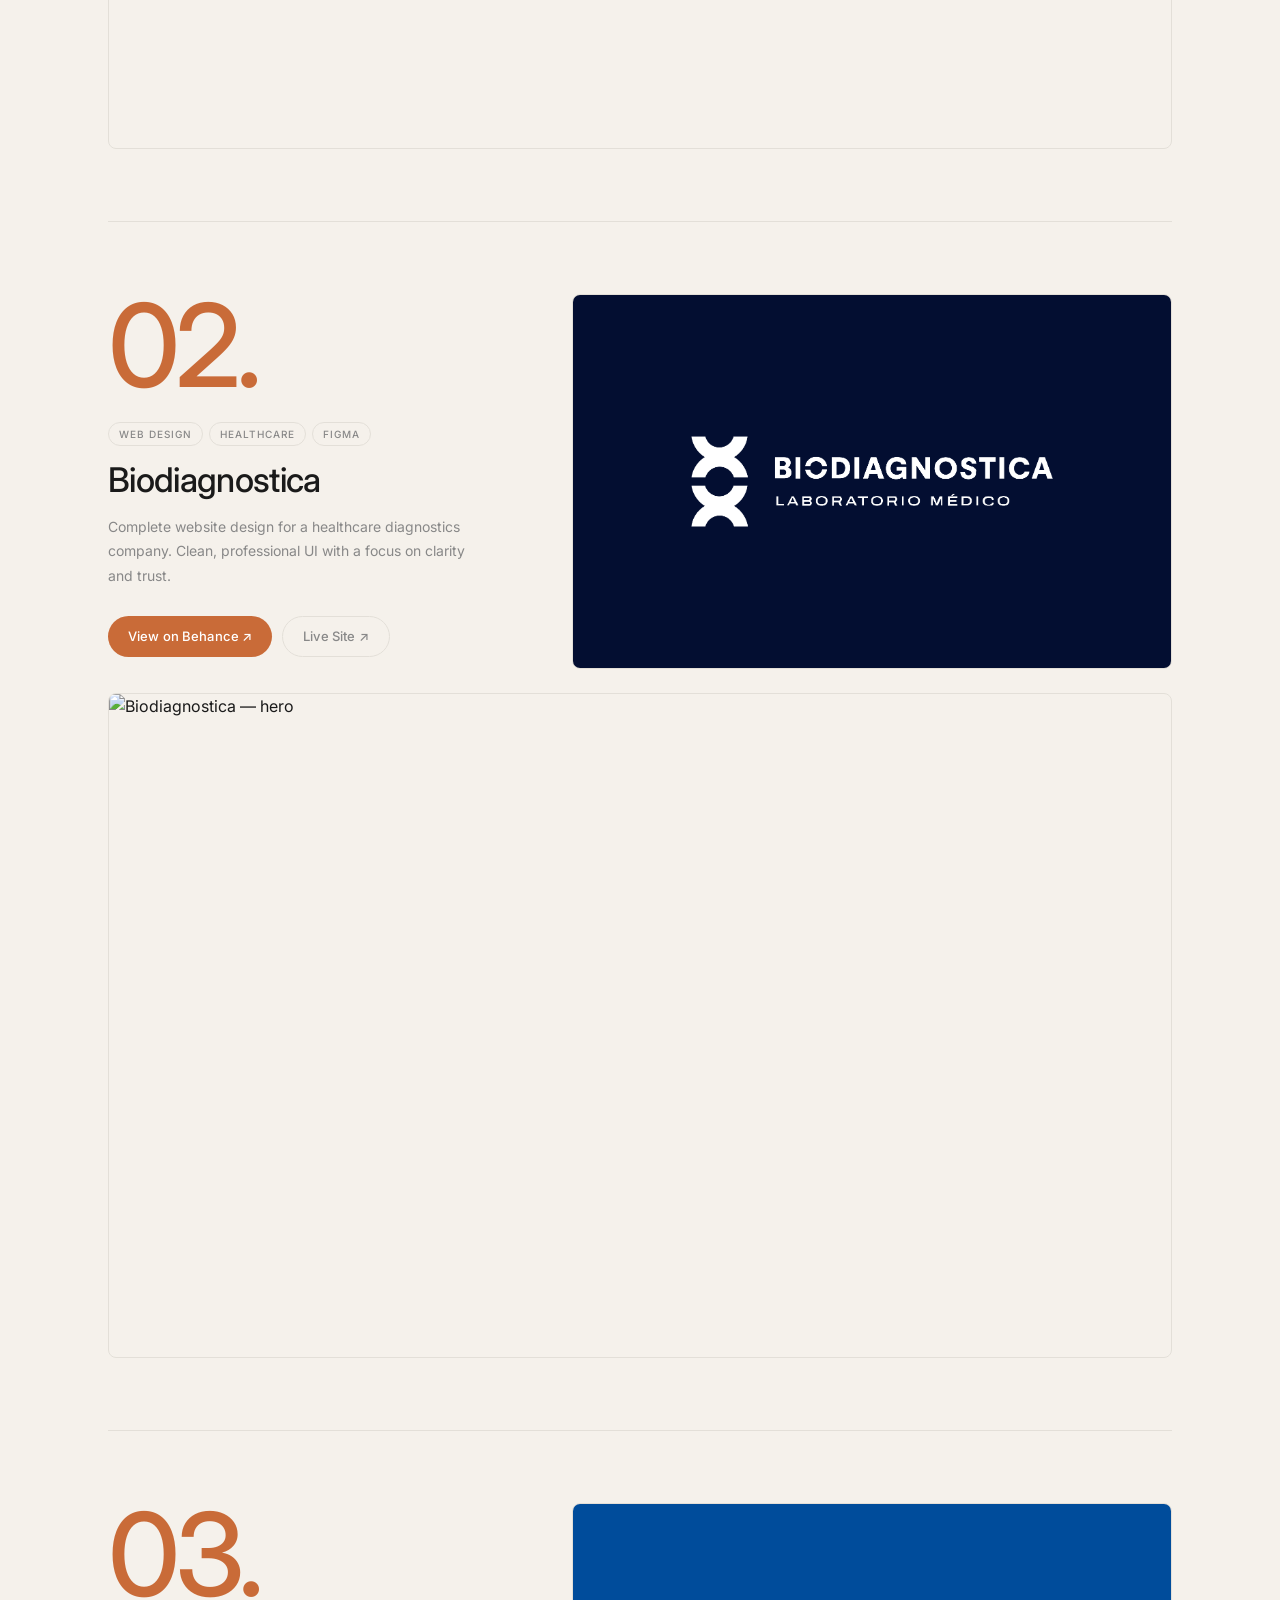
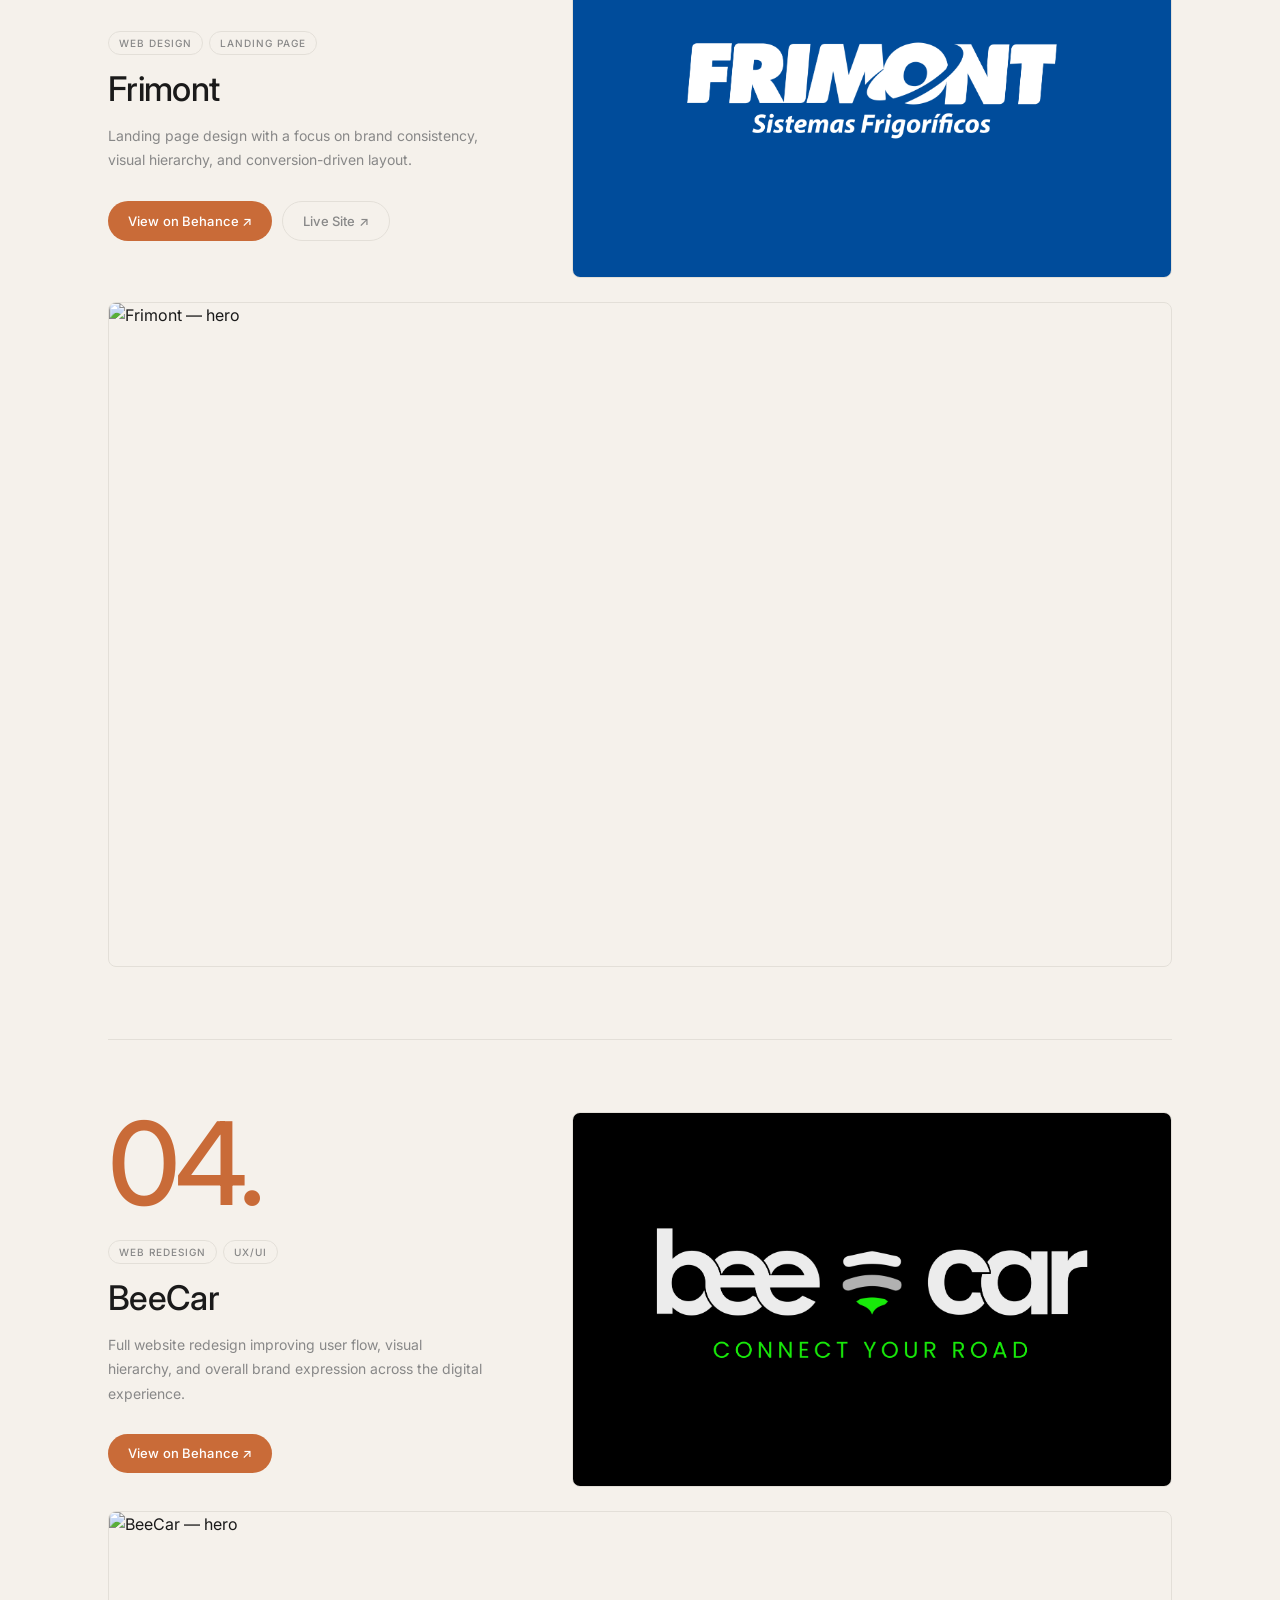
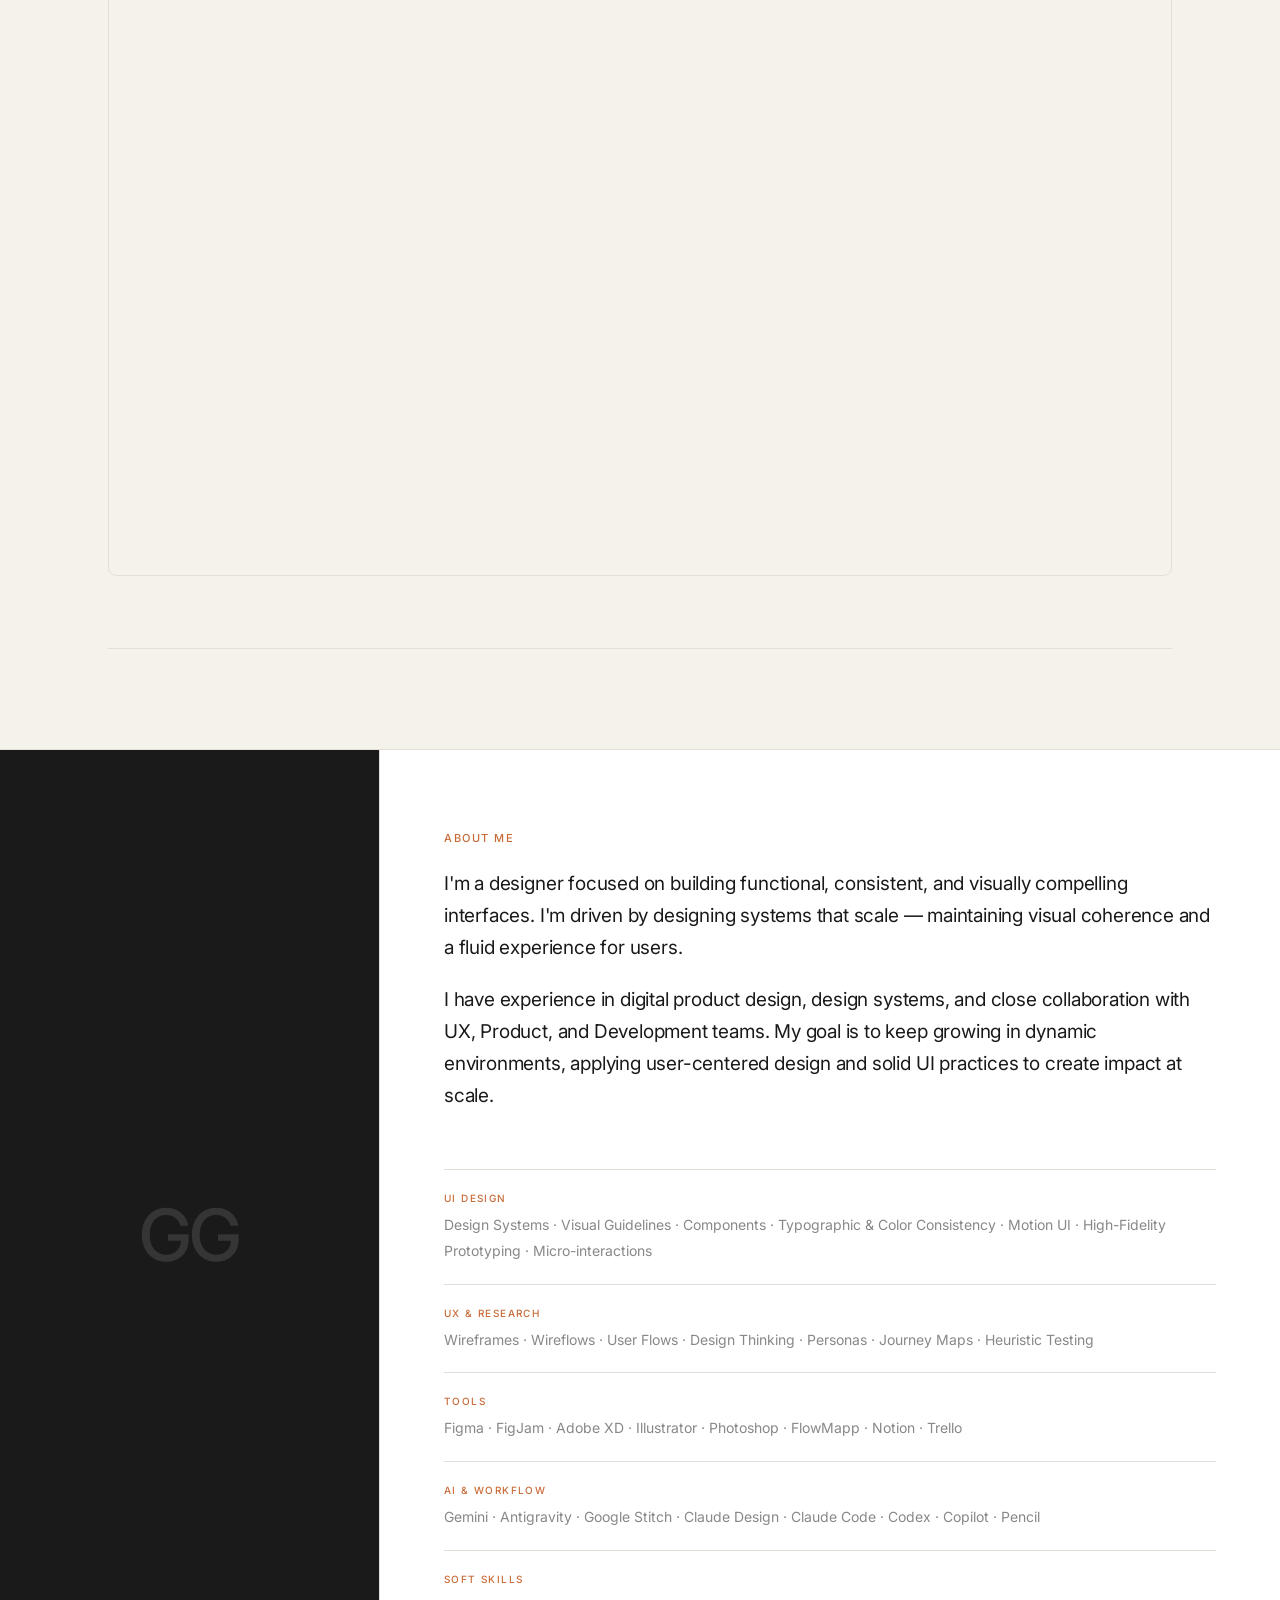
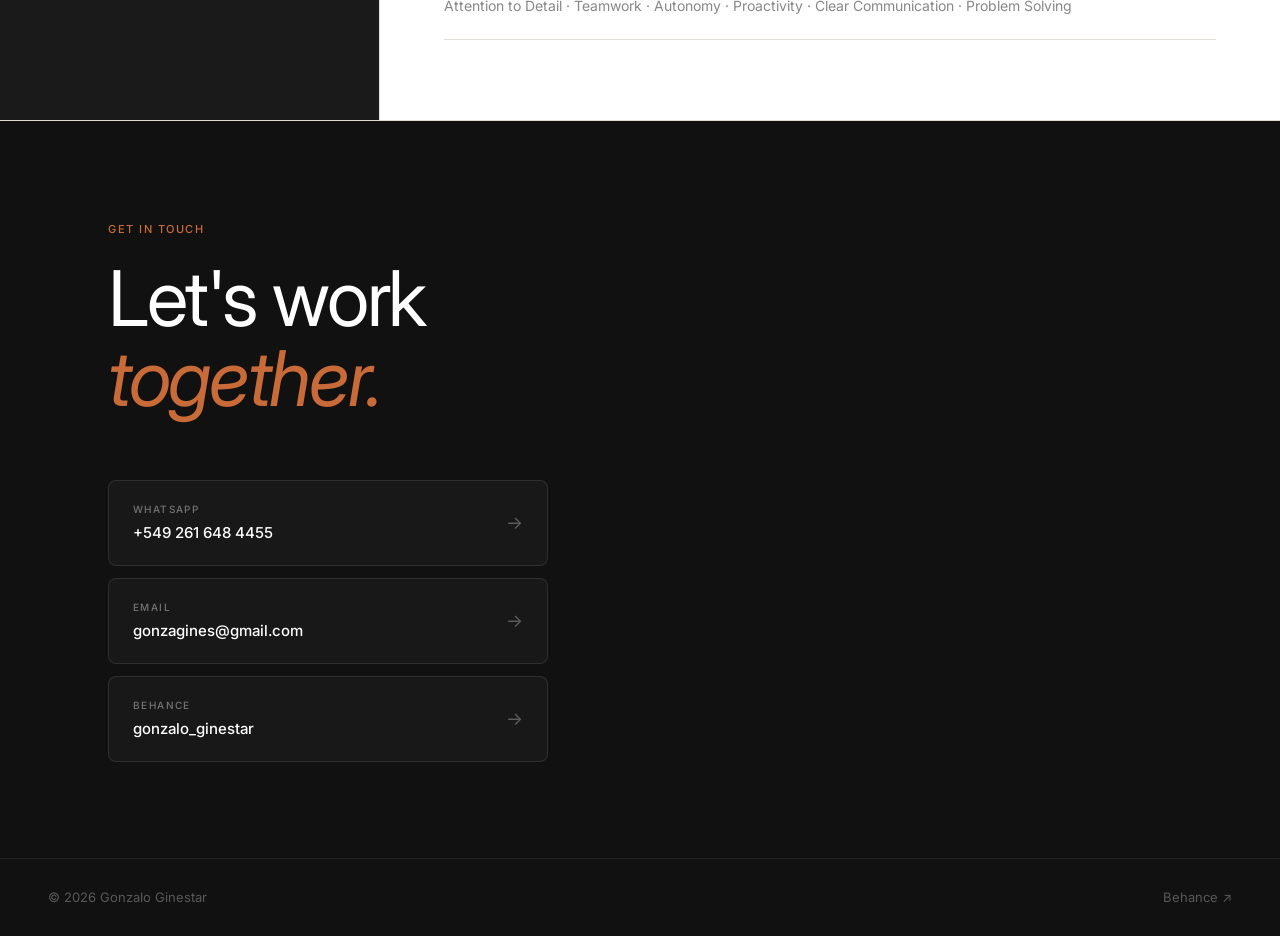
==== commit 58800e19: "fix: gallery shows only hero image, add favicon GG, fix profile photo - Each project gallery now sho" ====
--- a/index.html
+++ b/index.html
@@ -9,6 +9,7 @@
   <link rel="preconnect" href="https://fonts.gstatic.com" crossorigin>
   <link href="https://fonts.googleapis.com/css2?family=Inter:ital,wght@0,300;0,400;0,500;1,300;1,400&display=swap" rel="stylesheet">
   <link rel="stylesheet" href="css/style.css">
+  <link rel="icon" type="image/svg+xml" href="favicon.svg">
 </head>
 <body>
 
@@ -79,8 +80,6 @@
         <div class="project-gallery">
           <img src="images/Melted%20Marshmallow%20-%20APP/melted-hero.png"
                alt="Melted Marshmallow App — hero">
-          <img src="images/Melted%20Marshmallow%20-%20APP/melted-analisis.png"
-               alt="Melted Marshmallow App — análisis">
         </div>
       </article>
 
@@ -118,8 +117,6 @@
         <div class="project-gallery">
           <img src="images/Biodiagnostica%20-%20WEB/biodiagnostica-hero.png"
                alt="Biodiagnostica — hero">
-          <img src="images/Biodiagnostica%20-%20WEB/biodiagnostica-landing.png"
-               alt="Biodiagnostica — landing">
         </div>
       </article>
 
@@ -156,8 +153,6 @@
         <div class="project-gallery">
           <img src="images/Frimont%20-%20WEB/frimont-hero.png"
                alt="Frimont — hero">
-          <img src="images/Frimont%20-%20WEB/Firmon-landing.png"
-               alt="Frimont — landing">
         </div>
       </article>
 
@@ -192,10 +187,6 @@
         <div class="project-gallery">
           <img src="images/BeeCar%20-%20WEB/beecar-hero.png"
                alt="BeeCar — hero">
-          <img src="images/BeeCar%20-%20WEB/BEECAR-1.png"
-               alt="BeeCar — pantalla 1">
-          <img src="images/BeeCar%20-%20WEB/BEECAR-2.png"
-               alt="BeeCar — pantalla 2">
         </div>
       </article>
 
@@ -212,7 +203,7 @@
       <!-- Foto -->
       <!-- Guardá tu foto como: images/gonzalo-profile.jpg -->
       <div class="about-photo-col">
-        <img src="images/gonzalo-profile.jpg" alt="Gonzalo Ginestar"
+        <img src="images/gonzalo-profile.png" alt="Gonzalo Ginestar"
              onerror="this.style.display='none'">
         <div class="about-photo-placeholder">GG</div>
       </div>
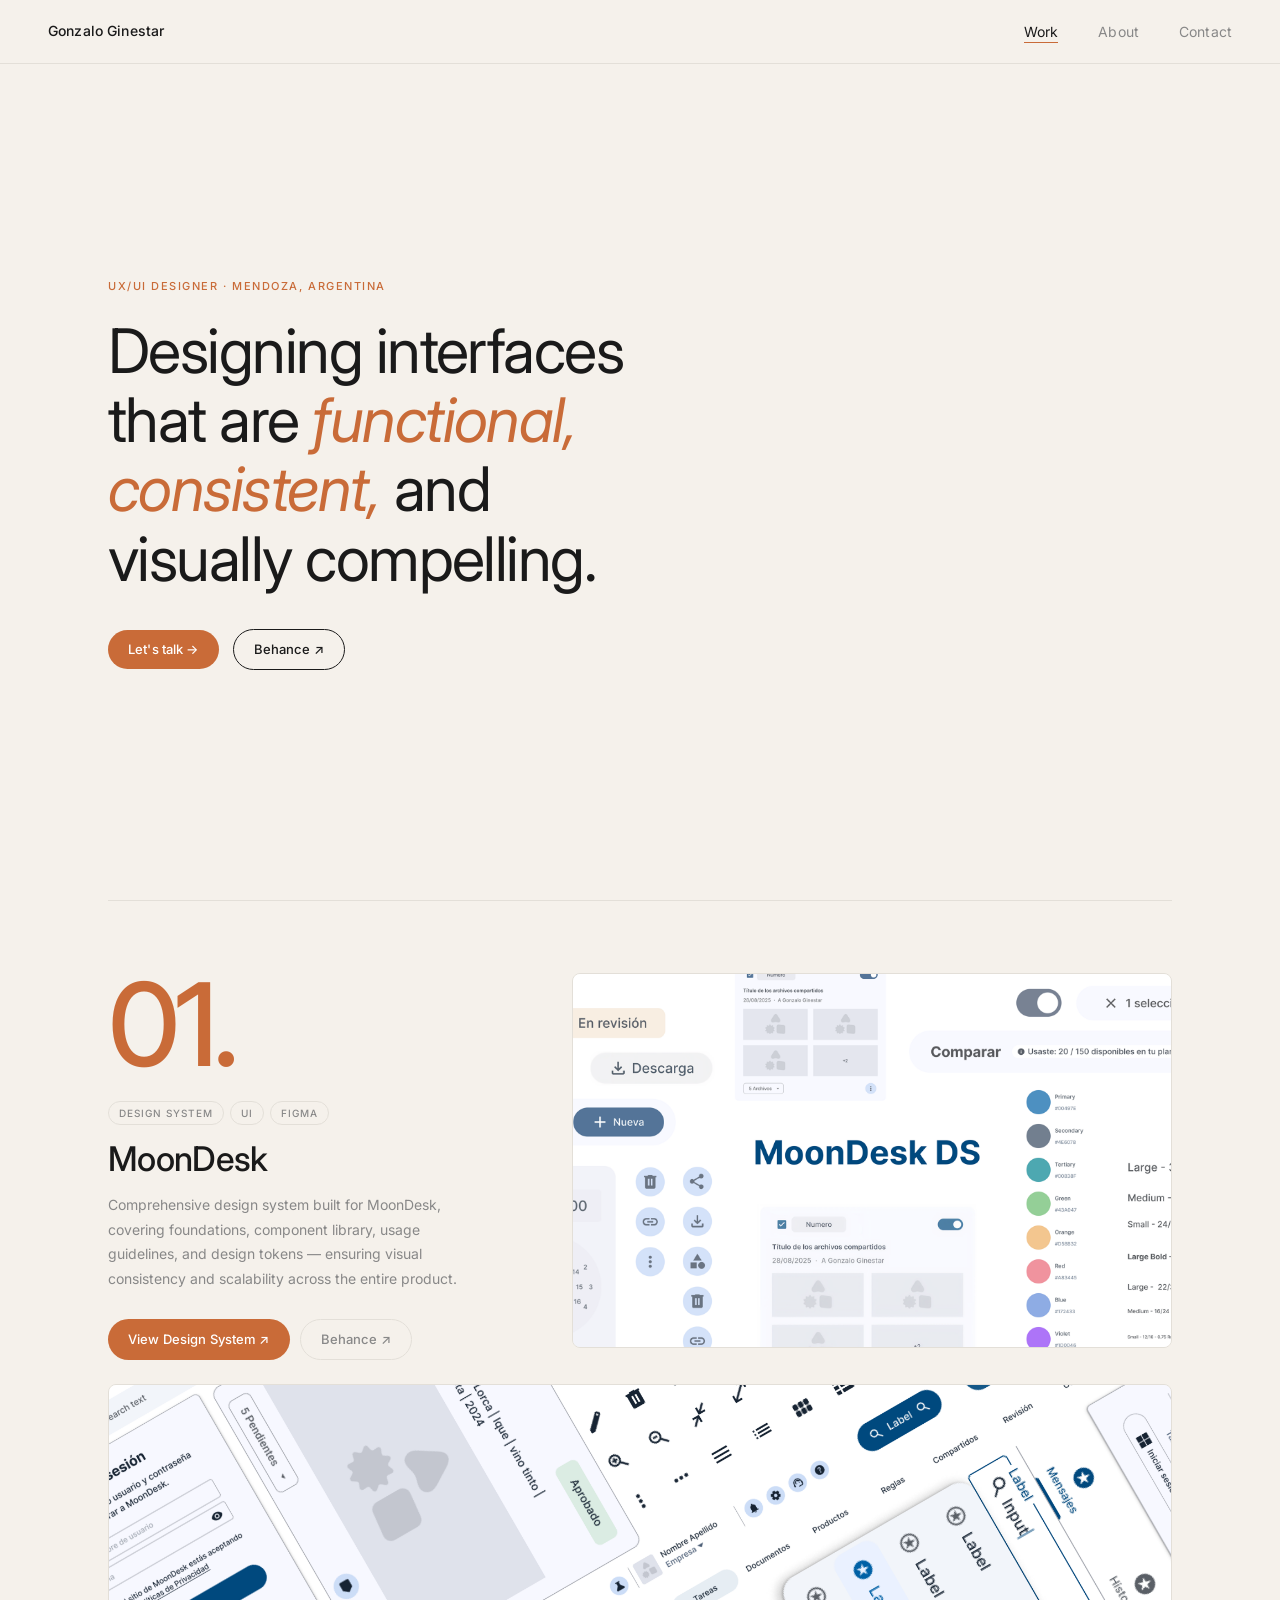
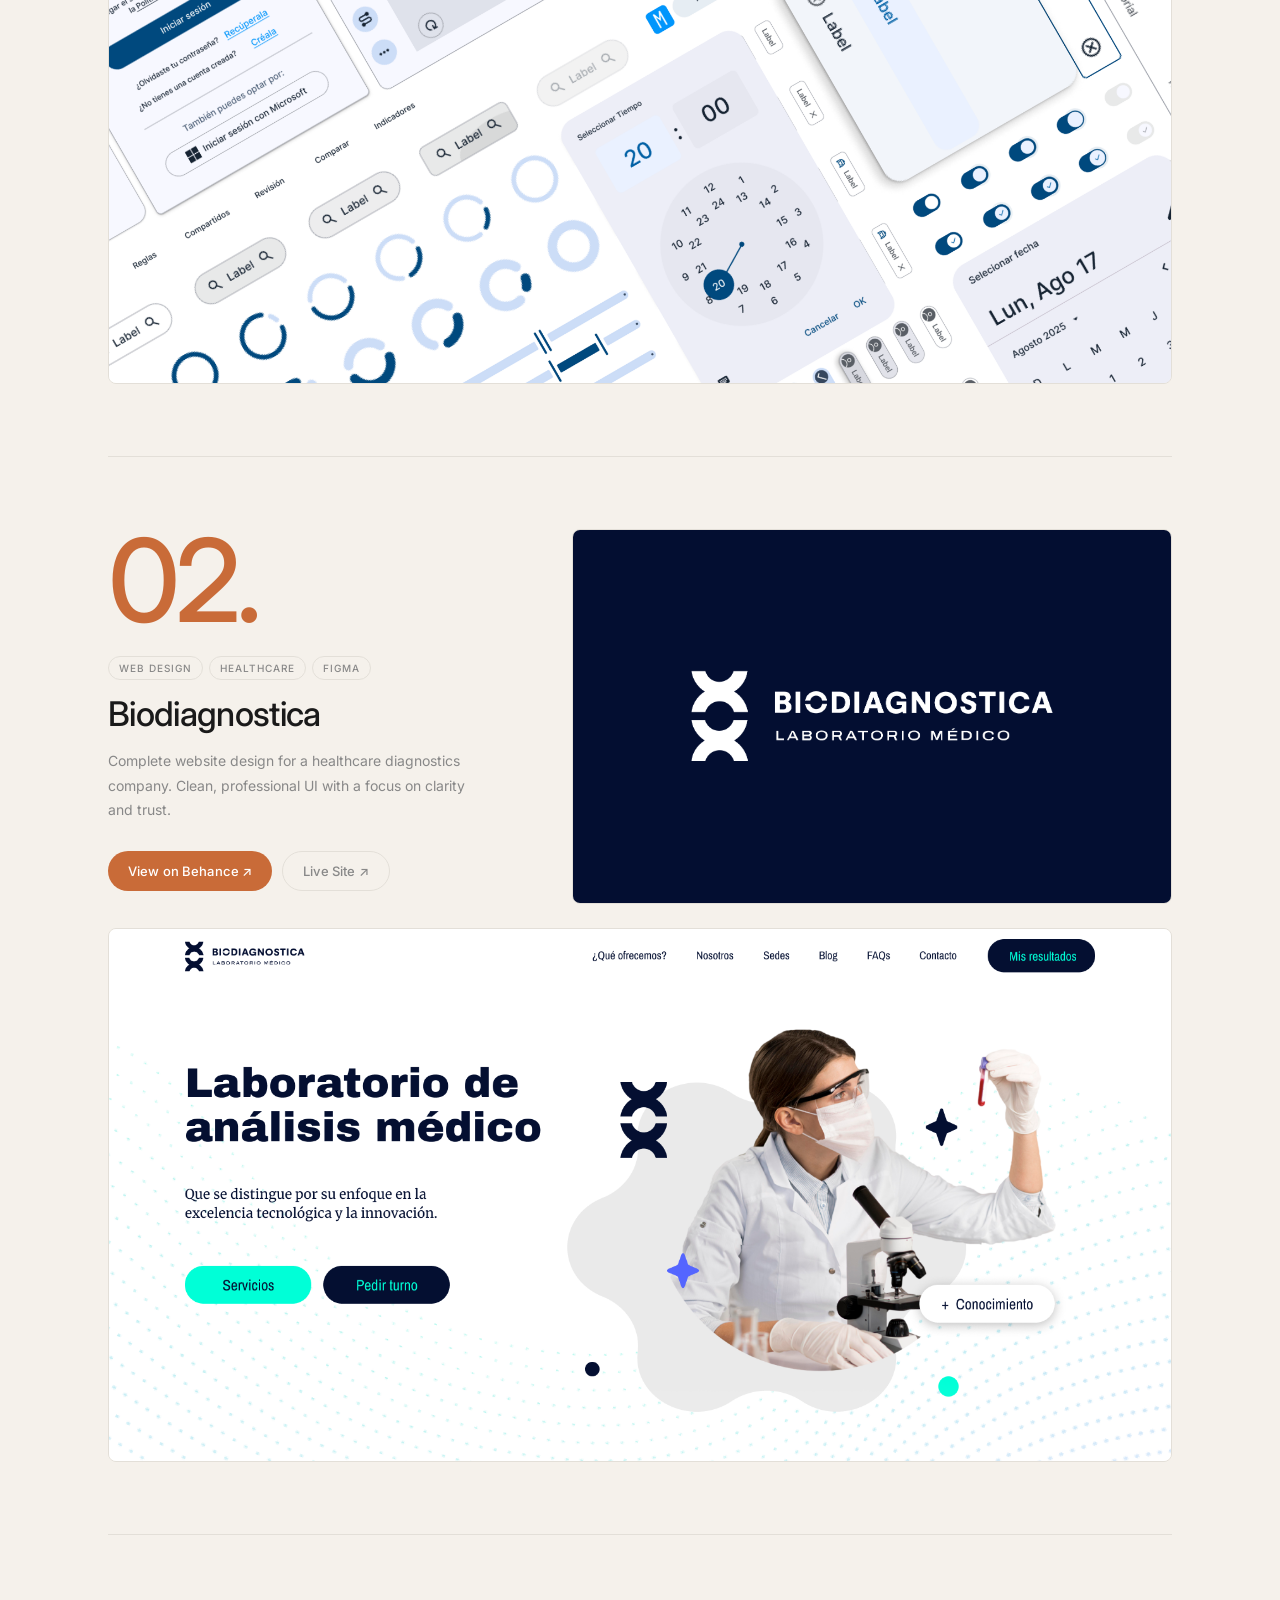
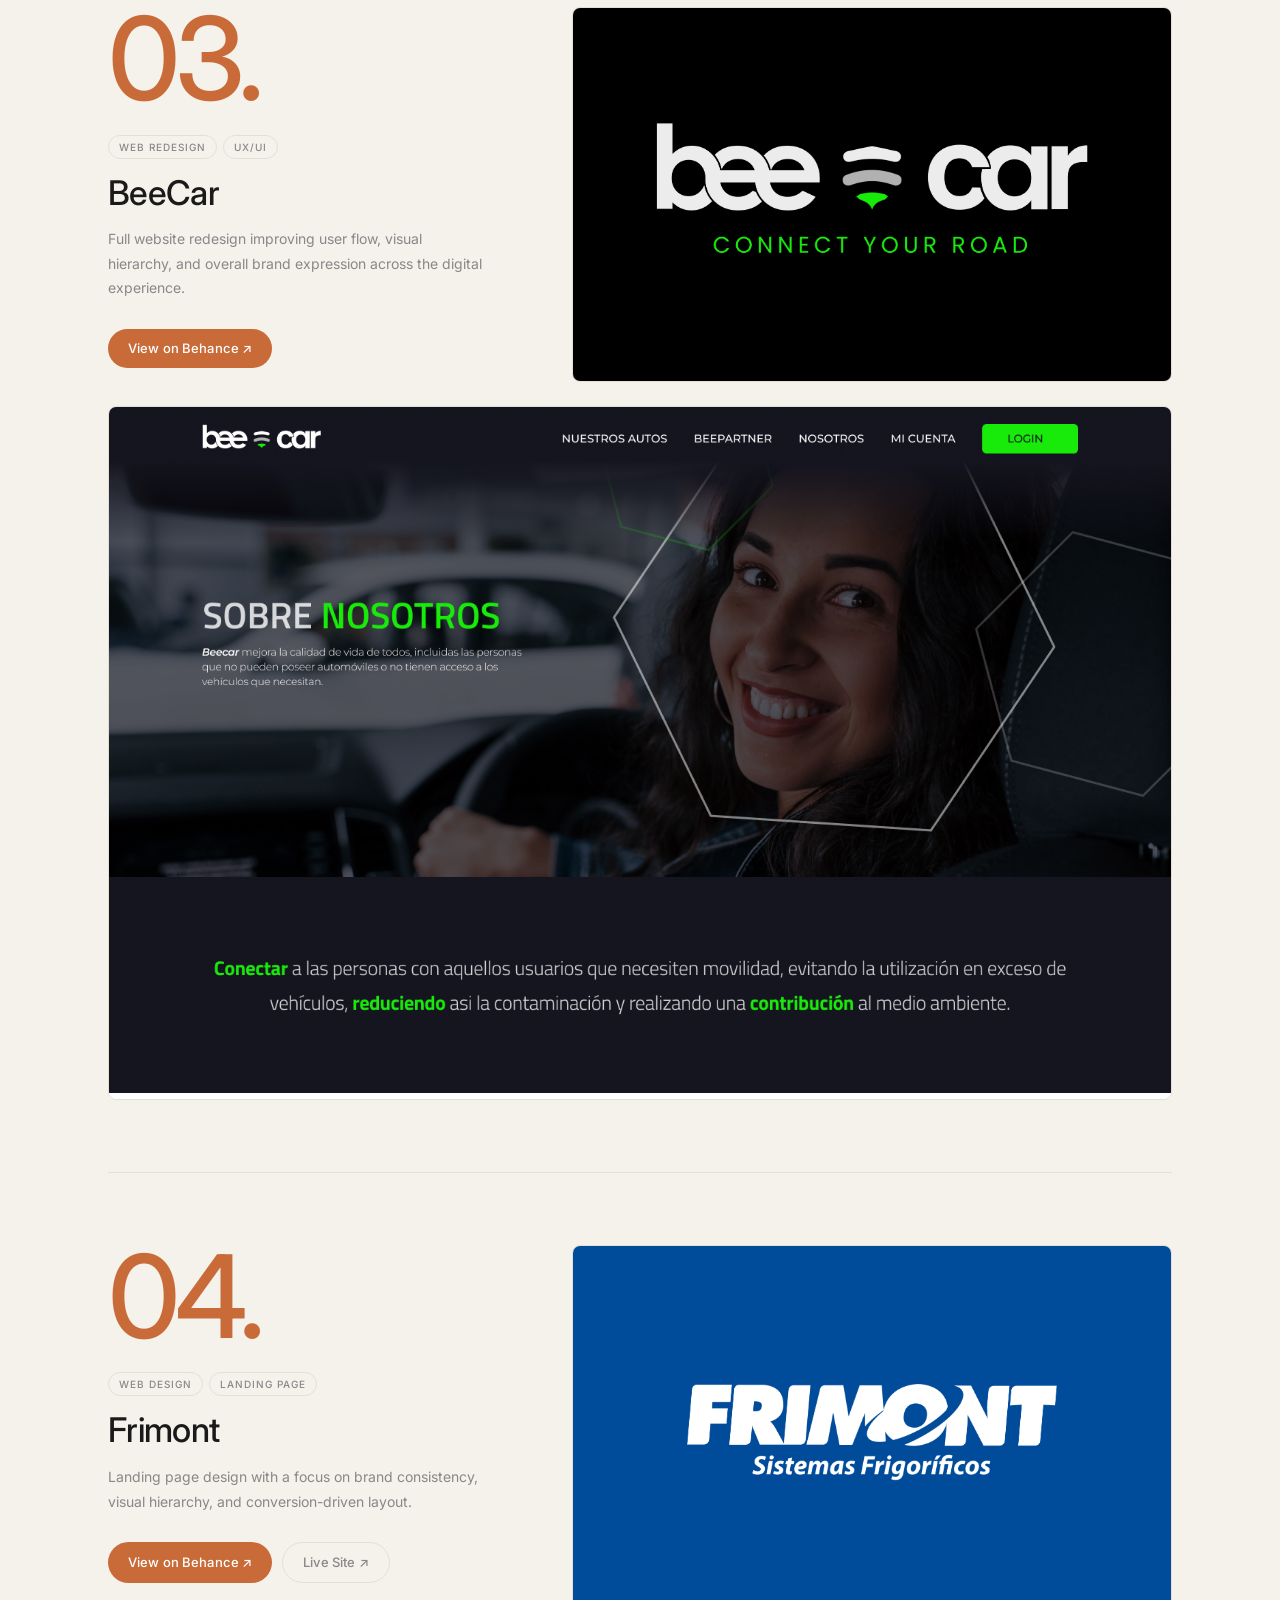
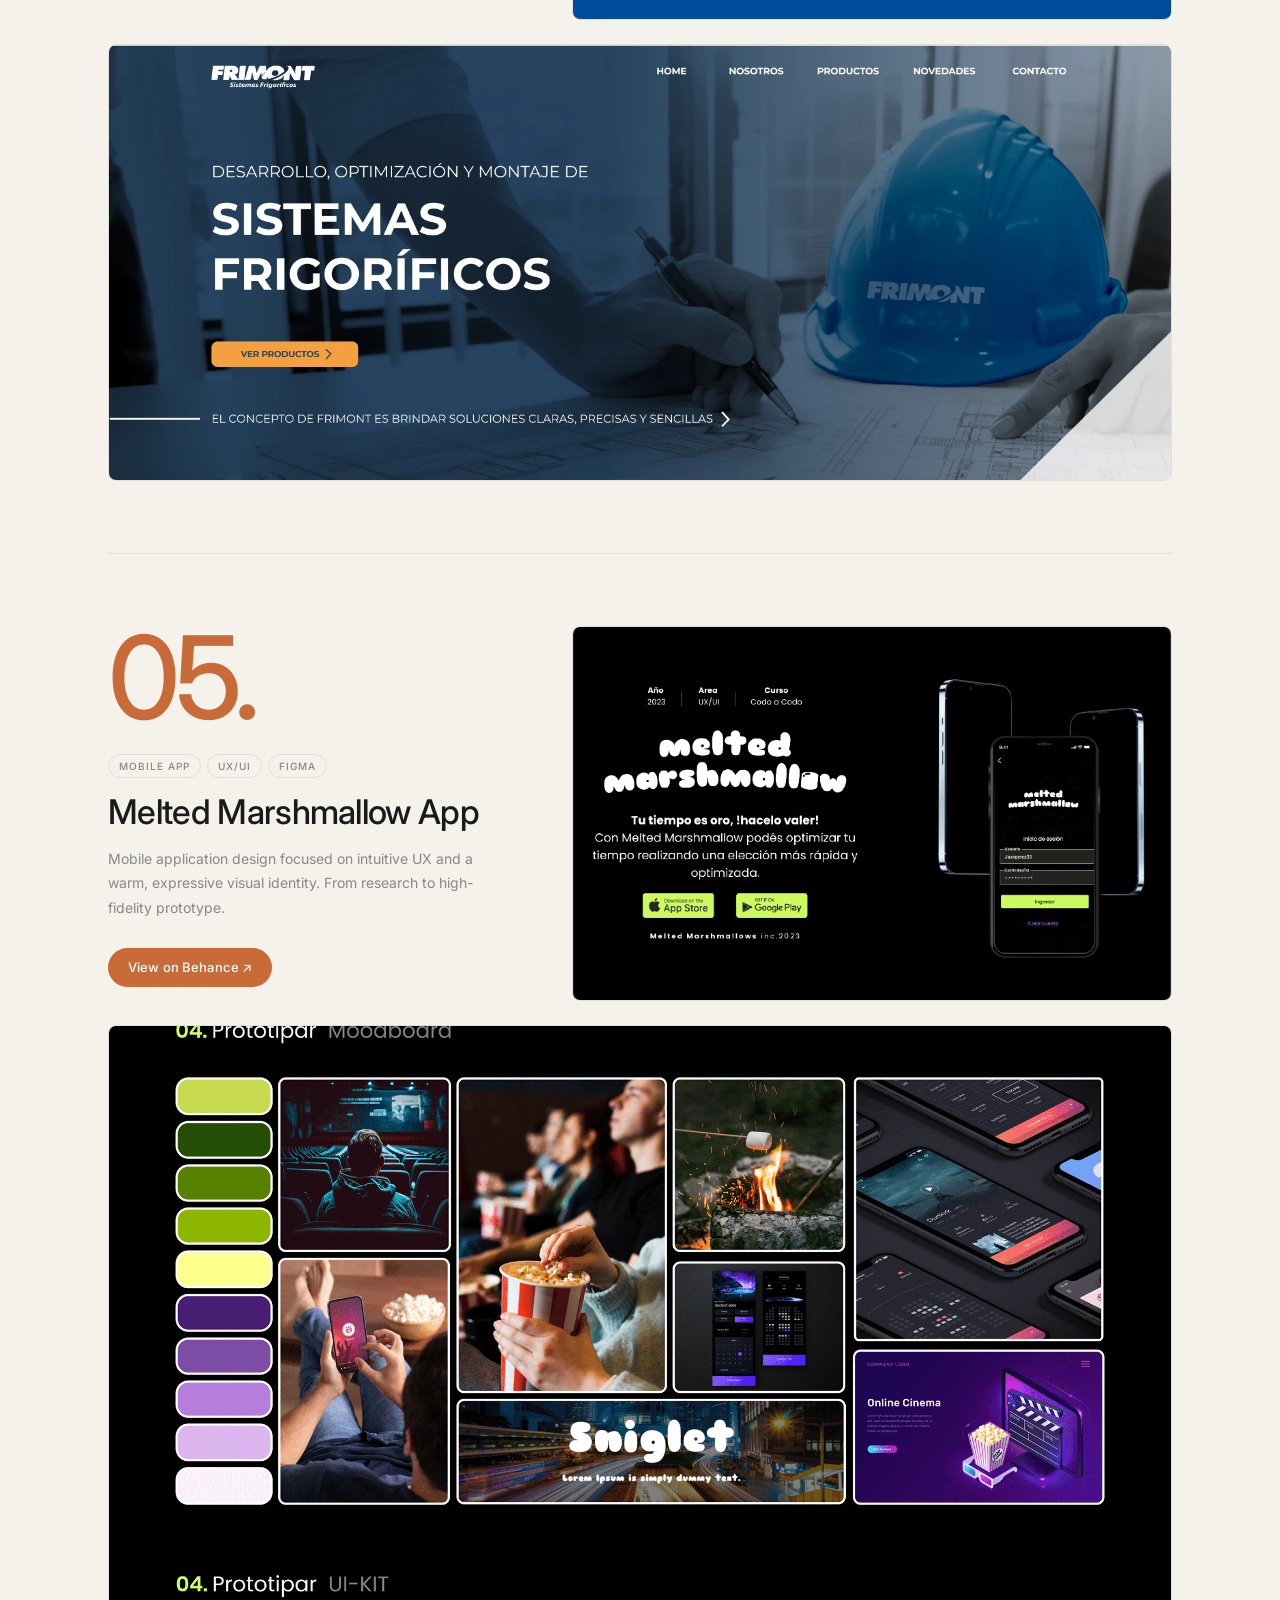
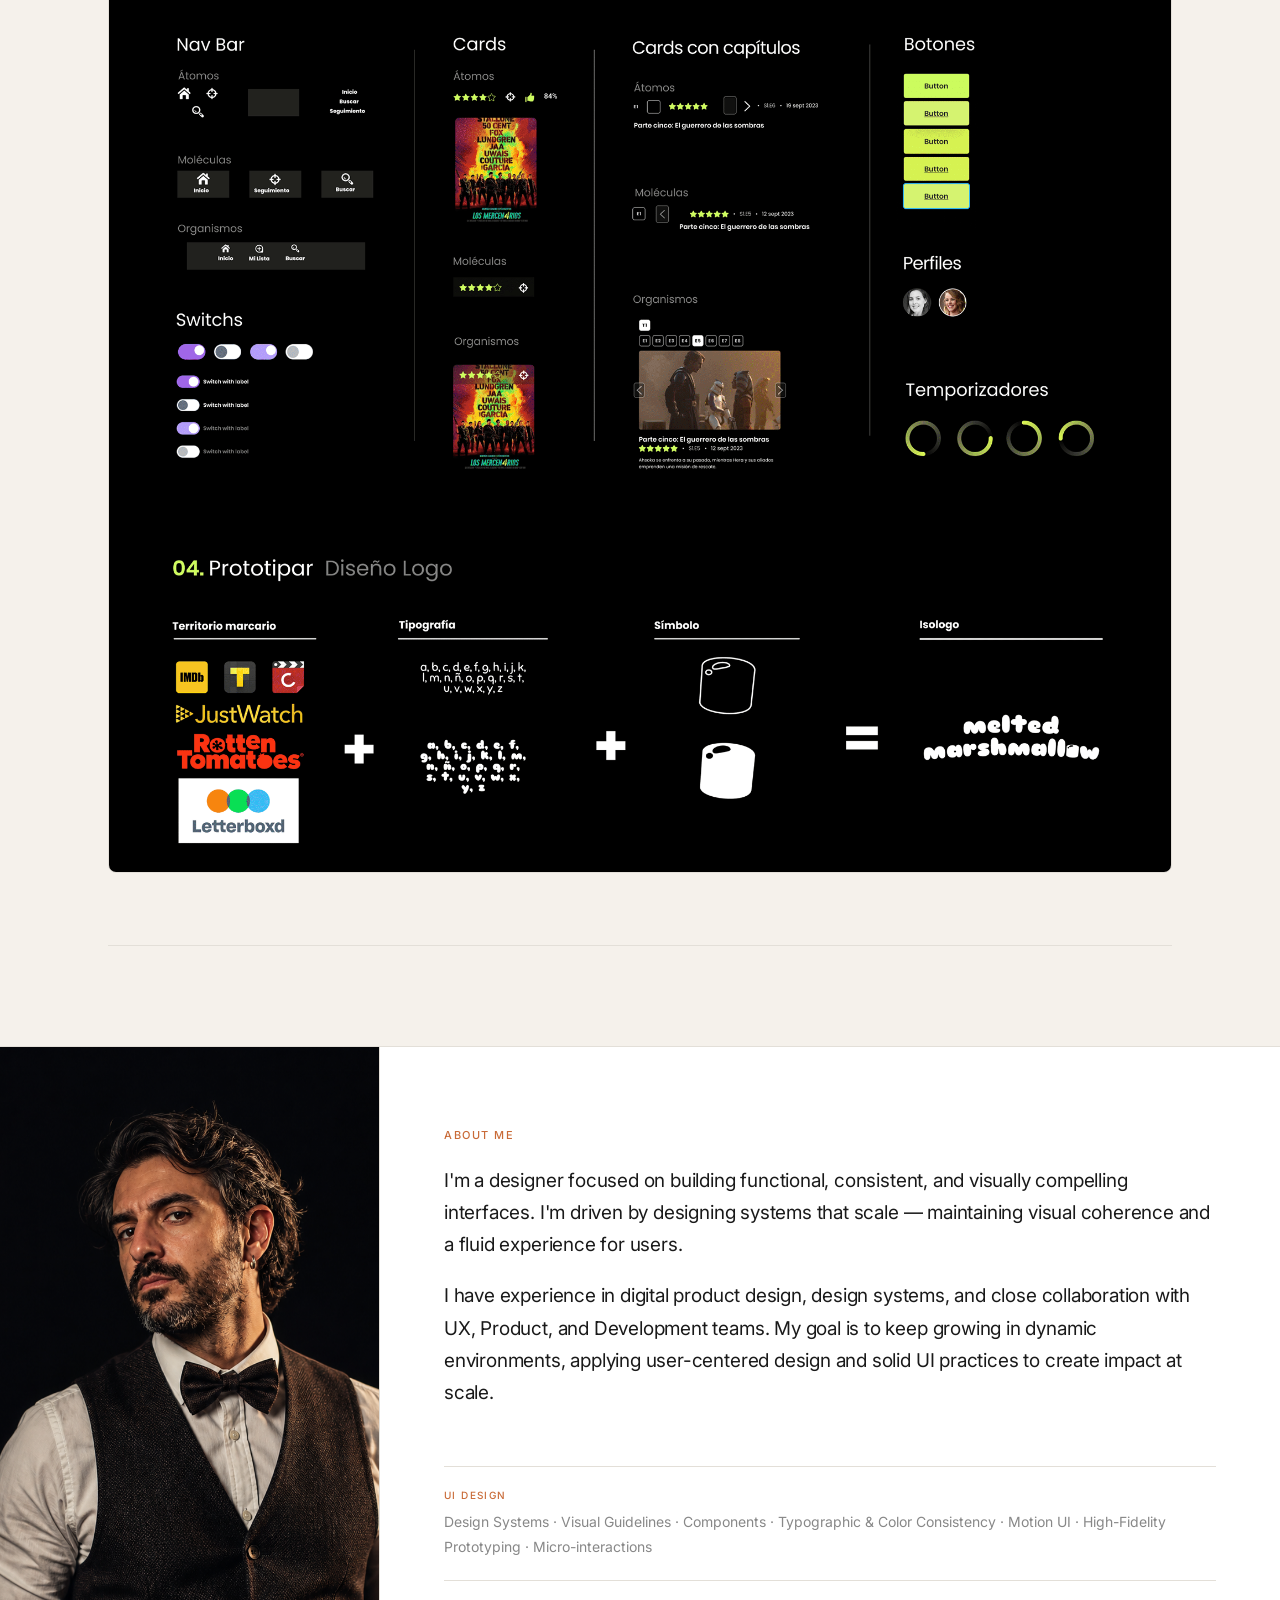
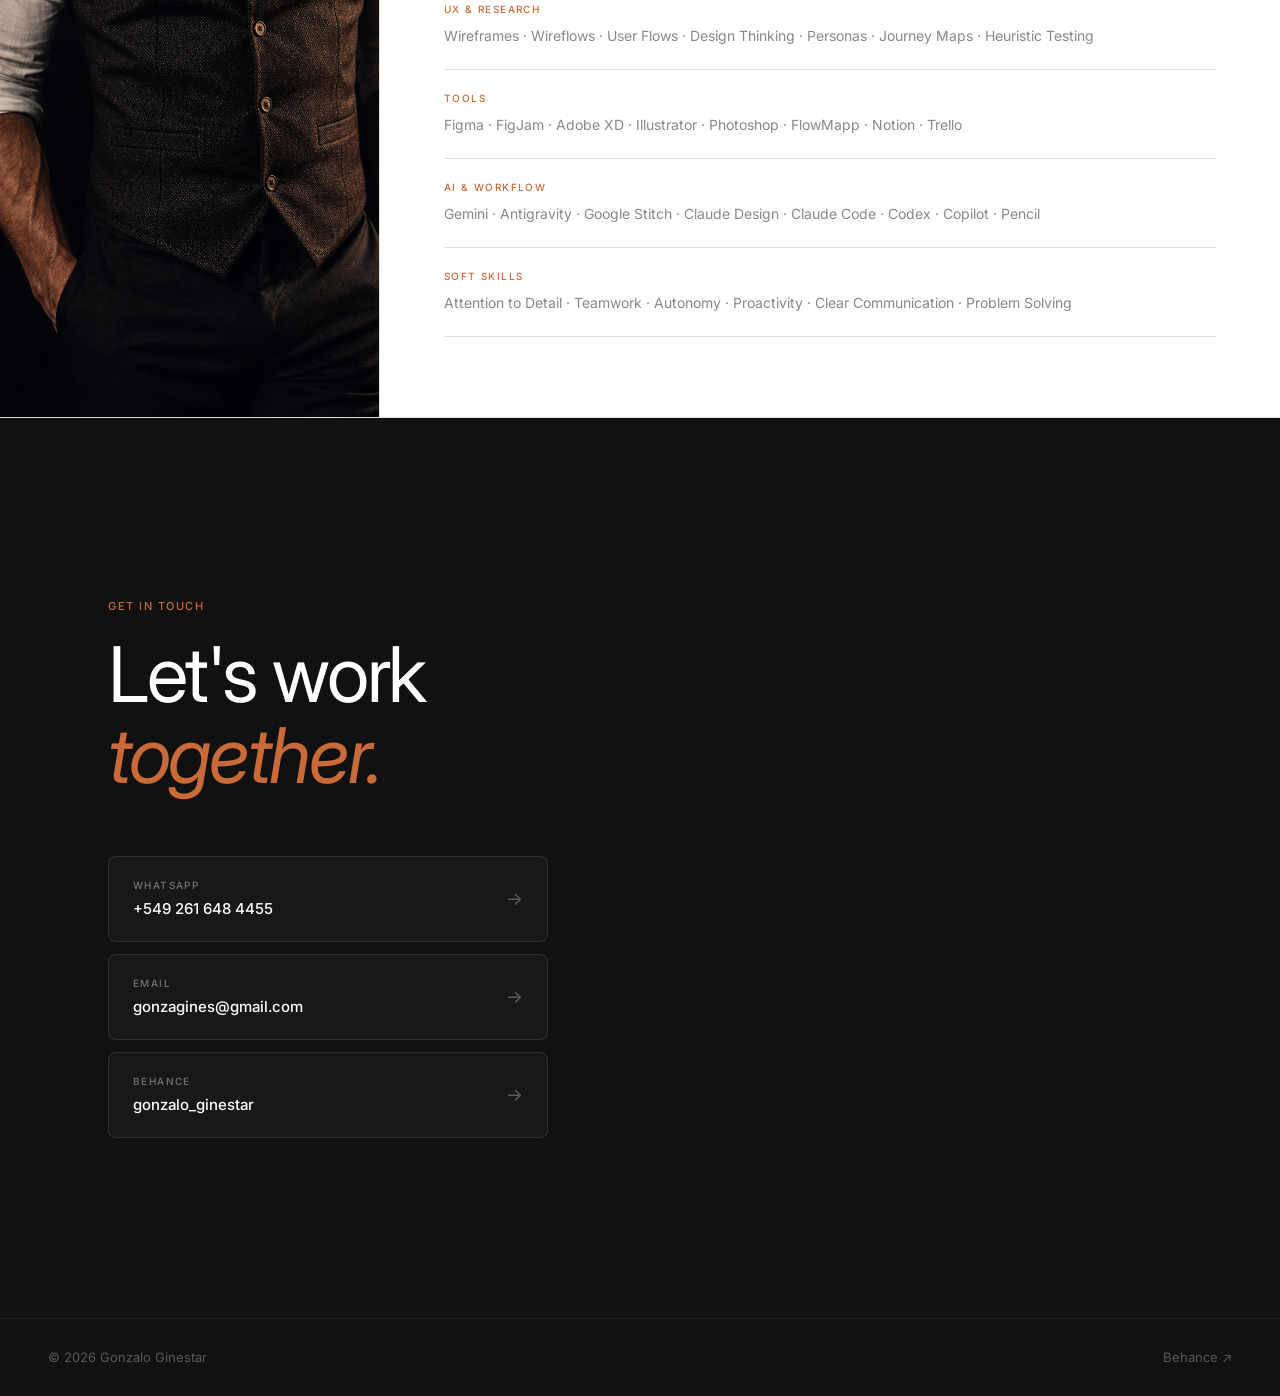
==== commit 3e2e4798: "feat: add MoonDesk DS project and reorder all projects New order: MoonDesk (01) → Biodiagnostica (02" ====
--- a/index.html
+++ b/index.html
@@ -49,37 +49,40 @@
 
     <div class="projects-list">
 
-      <!-- ── 01 · Melted Marshmallow ──────────────────────── -->
+      <!-- ── 01 · MoonDesk ───────────────────────────────────── -->
       <article class="project-entry reveal">
         <div class="project-top">
 
           <div class="project-meta">
             <span class="project-number">01.</span>
             <div class="project-tags">
-              <span class="tag">Mobile App</span>
-              <span class="tag">UX/UI</span>
+              <span class="tag">Design System</span>
+              <span class="tag">UI</span>
               <span class="tag">Figma</span>
             </div>
-            <h2 class="project-name">Melted Marshmallow App</h2>
-            <p class="project-desc">
-              Mobile application design focused on intuitive UX and a warm,
-              expressive visual identity. From research to high-fidelity prototype.
-            </p>
-            <div class="project-links">
-              <a href="https://www.behance.net/gallery/180407683/Melted-Marshmallow-APP"
-                 target="_blank" rel="noopener" class="btn btn-primary">View on Behance ↗</a>
-            </div>
-          </div>
-
-          <div class="project-cover-main">
-            <img src="images/Melted%20Marshmallow%20-%20APP/melted-portada.png"
-                 alt="Melted Marshmallow App — portada">
-          </div>
-
-        </div>
-        <div class="project-gallery">
-          <img src="images/Melted%20Marshmallow%20-%20APP/melted-hero.png"
-               alt="Melted Marshmallow App — hero">
+            <h2 class="project-name">MoonDesk</h2>
+            <p class="project-desc">
+              Comprehensive design system built for MoonDesk, covering foundations,
+              component library, usage guidelines, and design tokens — ensuring
+              visual consistency and scalability across the entire product.
+            </p>
+            <div class="project-links">
+              <a href="https://zeroheight.com/0b1aec34e"
+                 target="_blank" rel="noopener" class="btn btn-primary">View Design System ↗</a>
+              <a href="https://www.behance.net/gonzalo_ginestar"
+                 target="_blank" rel="noopener" class="btn btn-secondary">Behance ↗</a>
+            </div>
+          </div>
+
+          <div class="project-cover-main">
+            <img src="images/MoonDesk%20-%20DS/Moondesk-portada.png"
+                 alt="MoonDesk Design System — portada">
+          </div>
+
+        </div>
+        <div class="project-gallery">
+          <img src="images/MoonDesk%20-%20DS/Moondesk-hero.png"
+               alt="MoonDesk Design System — hero">
         </div>
       </article>
 
@@ -121,12 +124,46 @@
       </article>
 
 
-      <!-- ── 03 · Frimont ─────────────────────────────────── -->
+      <!-- ── 03 · BeeCar ──────────────────────────────────── -->
       <article class="project-entry reveal">
         <div class="project-top">
 
           <div class="project-meta">
             <span class="project-number">03.</span>
+            <div class="project-tags">
+              <span class="tag">Web Redesign</span>
+              <span class="tag">UX/UI</span>
+            </div>
+            <h2 class="project-name">BeeCar</h2>
+            <p class="project-desc">
+              Full website redesign improving user flow, visual hierarchy,
+              and overall brand expression across the digital experience.
+            </p>
+            <div class="project-links">
+              <a href="https://www.behance.net/gallery/168432683/Rediseno-Web-Beecar"
+                 target="_blank" rel="noopener" class="btn btn-primary">View on Behance ↗</a>
+            </div>
+          </div>
+
+          <div class="project-cover-main">
+            <img src="images/BeeCar%20-%20WEB/beecar-portada.png"
+                 alt="BeeCar — portada">
+          </div>
+
+        </div>
+        <div class="project-gallery">
+          <img src="images/BeeCar%20-%20WEB/beecar-hero.png"
+               alt="BeeCar — hero">
+        </div>
+      </article>
+
+
+      <!-- ── 04 · Frimont ─────────────────────────────────── -->
+      <article class="project-entry reveal">
+        <div class="project-top">
+
+          <div class="project-meta">
+            <span class="project-number">04.</span>
             <div class="project-tags">
               <span class="tag">Web Design</span>
               <span class="tag">Landing Page</span>
@@ -157,36 +194,37 @@
       </article>
 
 
-      <!-- ── 04 · BeeCar ──────────────────────────────────── -->
-      <article class="project-entry reveal">
-        <div class="project-top">
-
-          <div class="project-meta">
-            <span class="project-number">04.</span>
-            <div class="project-tags">
-              <span class="tag">Web Redesign</span>
+      <!-- ── 05 · Melted Marshmallow ──────────────────────── -->
+      <article class="project-entry reveal">
+        <div class="project-top">
+
+          <div class="project-meta">
+            <span class="project-number">05.</span>
+            <div class="project-tags">
+              <span class="tag">Mobile App</span>
               <span class="tag">UX/UI</span>
-            </div>
-            <h2 class="project-name">BeeCar</h2>
-            <p class="project-desc">
-              Full website redesign improving user flow, visual hierarchy,
-              and overall brand expression across the digital experience.
-            </p>
-            <div class="project-links">
-              <a href="https://www.behance.net/gallery/168432683/Rediseno-Web-Beecar"
+              <span class="tag">Figma</span>
+            </div>
+            <h2 class="project-name">Melted Marshmallow App</h2>
+            <p class="project-desc">
+              Mobile application design focused on intuitive UX and a warm,
+              expressive visual identity. From research to high-fidelity prototype.
+            </p>
+            <div class="project-links">
+              <a href="https://www.behance.net/gallery/180407683/Melted-Marshmallow-APP"
                  target="_blank" rel="noopener" class="btn btn-primary">View on Behance ↗</a>
             </div>
           </div>
 
           <div class="project-cover-main">
-            <img src="images/BeeCar%20-%20WEB/beecar-portada.png"
-                 alt="BeeCar — portada">
-          </div>
-
-        </div>
-        <div class="project-gallery">
-          <img src="images/BeeCar%20-%20WEB/beecar-hero.png"
-               alt="BeeCar — hero">
+            <img src="images/Melted%20Marshmallow%20-%20APP/melted-portada.png"
+                 alt="Melted Marshmallow App — portada">
+          </div>
+
+        </div>
+        <div class="project-gallery">
+          <img src="images/Melted%20Marshmallow%20-%20APP/melted-hero.png"
+               alt="Melted Marshmallow App — hero">
         </div>
       </article>
 
--- a/css/style.css
+++ b/css/style.css
@@ -153,7 +153,11 @@
 }
 
 .hero {
-  padding: 92px 48px 64px;
+  min-height: calc(100vh - var(--nav-h));
+  display: flex;
+  flex-direction: column;
+  justify-content: center;
+  padding: 48px 48px 64px;
   max-width: var(--max-w);
   margin: 0 auto;
 }
@@ -278,8 +282,8 @@
 }
 .project-gallery img {
   width: 100%;
-  aspect-ratio: 16 / 10;
-  object-fit: cover;
+  height: auto;
+  display: block;
   border-radius: var(--radius);
   border: 1px solid var(--border);
   transition: transform 0.4s ease;
@@ -319,12 +323,13 @@
   background: var(--surface);
   border-top: 1px solid var(--border);
   border-bottom: 1px solid var(--border);
+  min-height: 100vh;
 }
 
 .about-inner {
   display: grid;
   grid-template-columns: 380px 1fr;
-  min-height: 600px;
+  min-height: 100vh;
 }
 
 /* Photo column */
@@ -360,9 +365,10 @@
 
 /* Content column */
 .about-content-col {
-  padding: 80px 64px 80px;
+  padding: 80px 64px;
   display: flex;
   flex-direction: column;
+  justify-content: center;
   gap: 56px;
 }
 
@@ -401,10 +407,14 @@
    CONTACT  (#contact)
    ============================================================ */
 
-#contact { background: var(--dark); color: #fff; }
+#contact { background: var(--dark); color: #fff; min-height: 100vh; }
 
 .contact-inner {
-  padding: 100px 48px 96px;
+  min-height: 100vh;
+  display: flex;
+  flex-direction: column;
+  justify-content: center;
+  padding: 80px 48px;
   max-width: var(--max-w);
   margin: 0 auto;
 }
@@ -498,14 +508,17 @@
 @media (max-width: 900px) {
   .about-inner {
     grid-template-columns: 1fr;
-  }
+    min-height: unset;
+  }
+  #about { min-height: unset; }
   .about-photo-col {
-    height: 480px;
+    height: 520px;
     border-right: none;
     border-bottom: 1px solid var(--border);
   }
   .about-content-col {
     padding: 60px 40px;
+    justify-content: flex-start;
   }
 }
 
@@ -525,7 +538,11 @@
   }
   .nav-links.open { display: flex; }
 
-  .hero { padding: 56px 20px 48px; }
+  .hero {
+    min-height: calc(100vh - var(--nav-h));
+    padding: 48px 20px;
+    justify-content: center;
+  }
 
   .projects-list { padding: 0 20px 60px; }
 
@@ -546,7 +563,11 @@
   .about-photo-col { height: 360px; }
   .about-content-col { padding: 48px 20px; }
 
-  .contact-inner { padding: 60px 20px 64px; }
+  .contact-inner {
+    min-height: 100vh;
+    padding: 60px 20px;
+    justify-content: center;
+  }
   .contact-cards { max-width: 100%; }
 
   footer {
